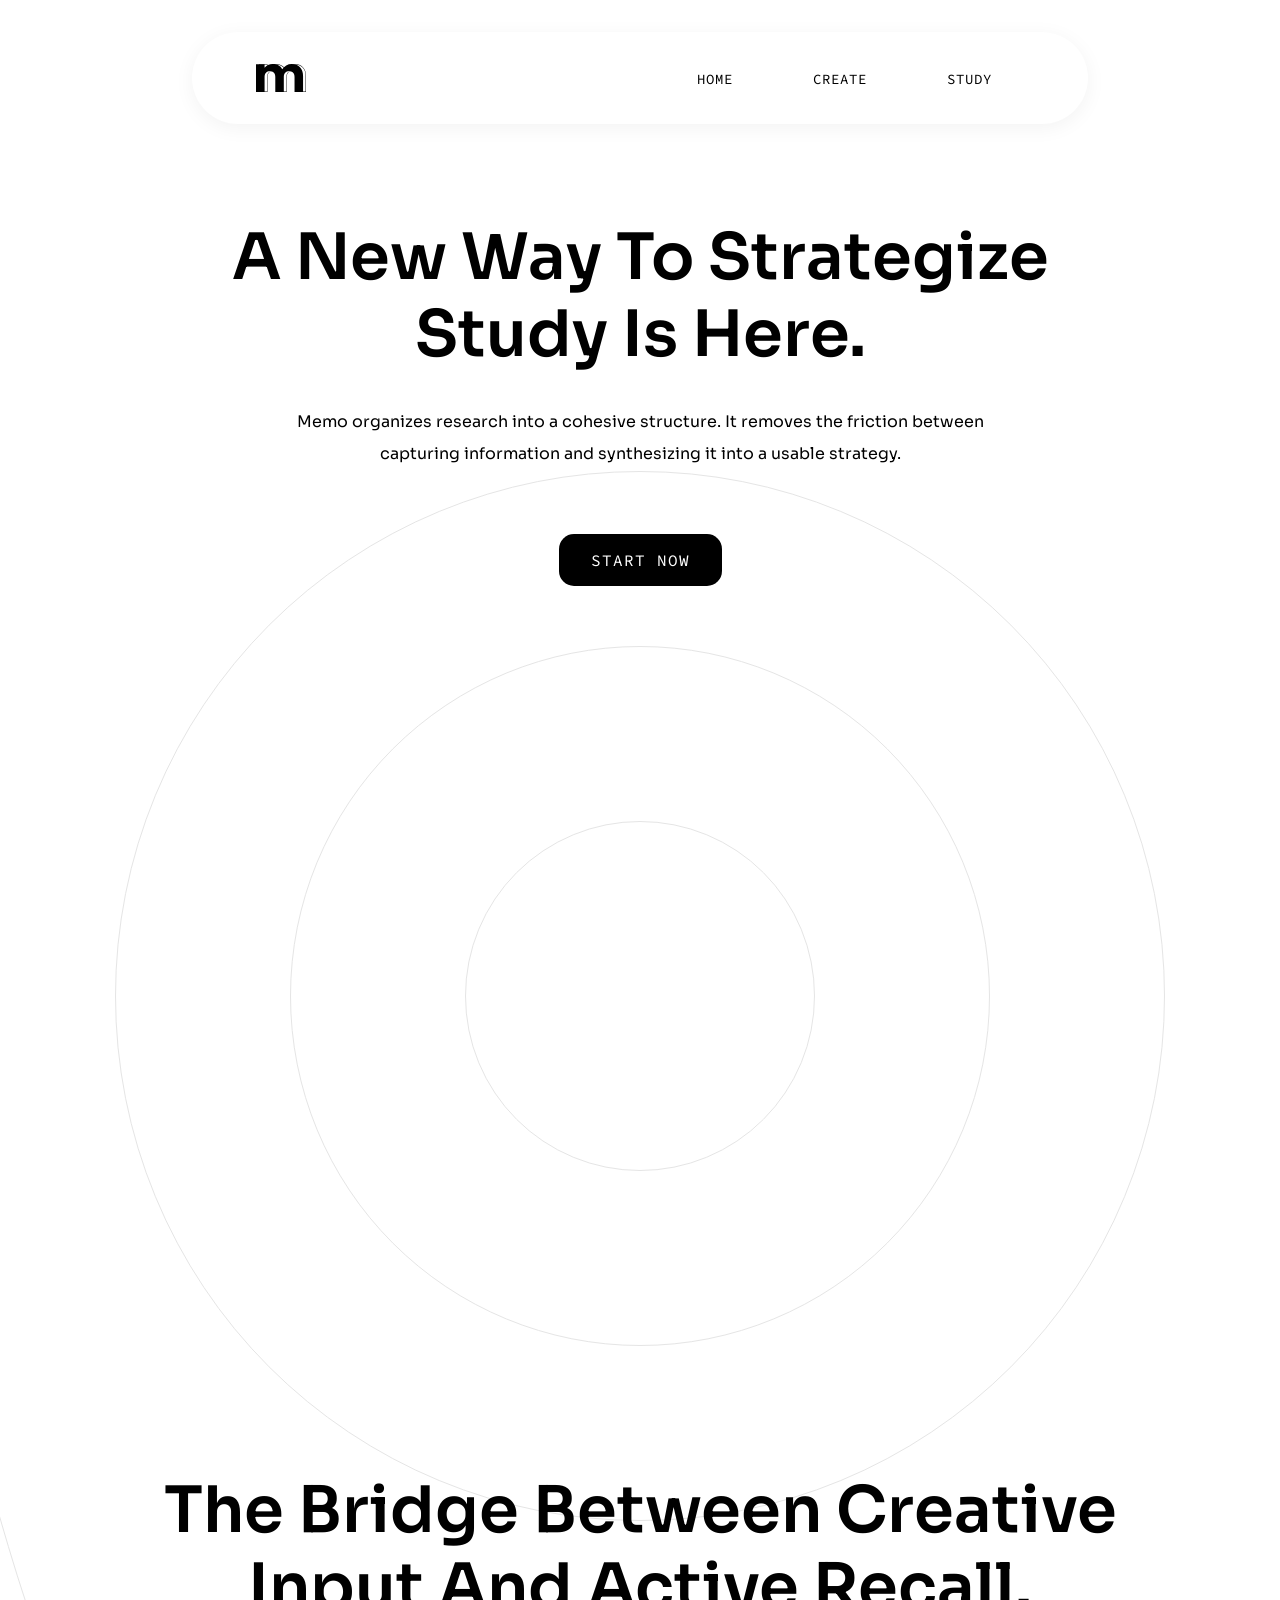
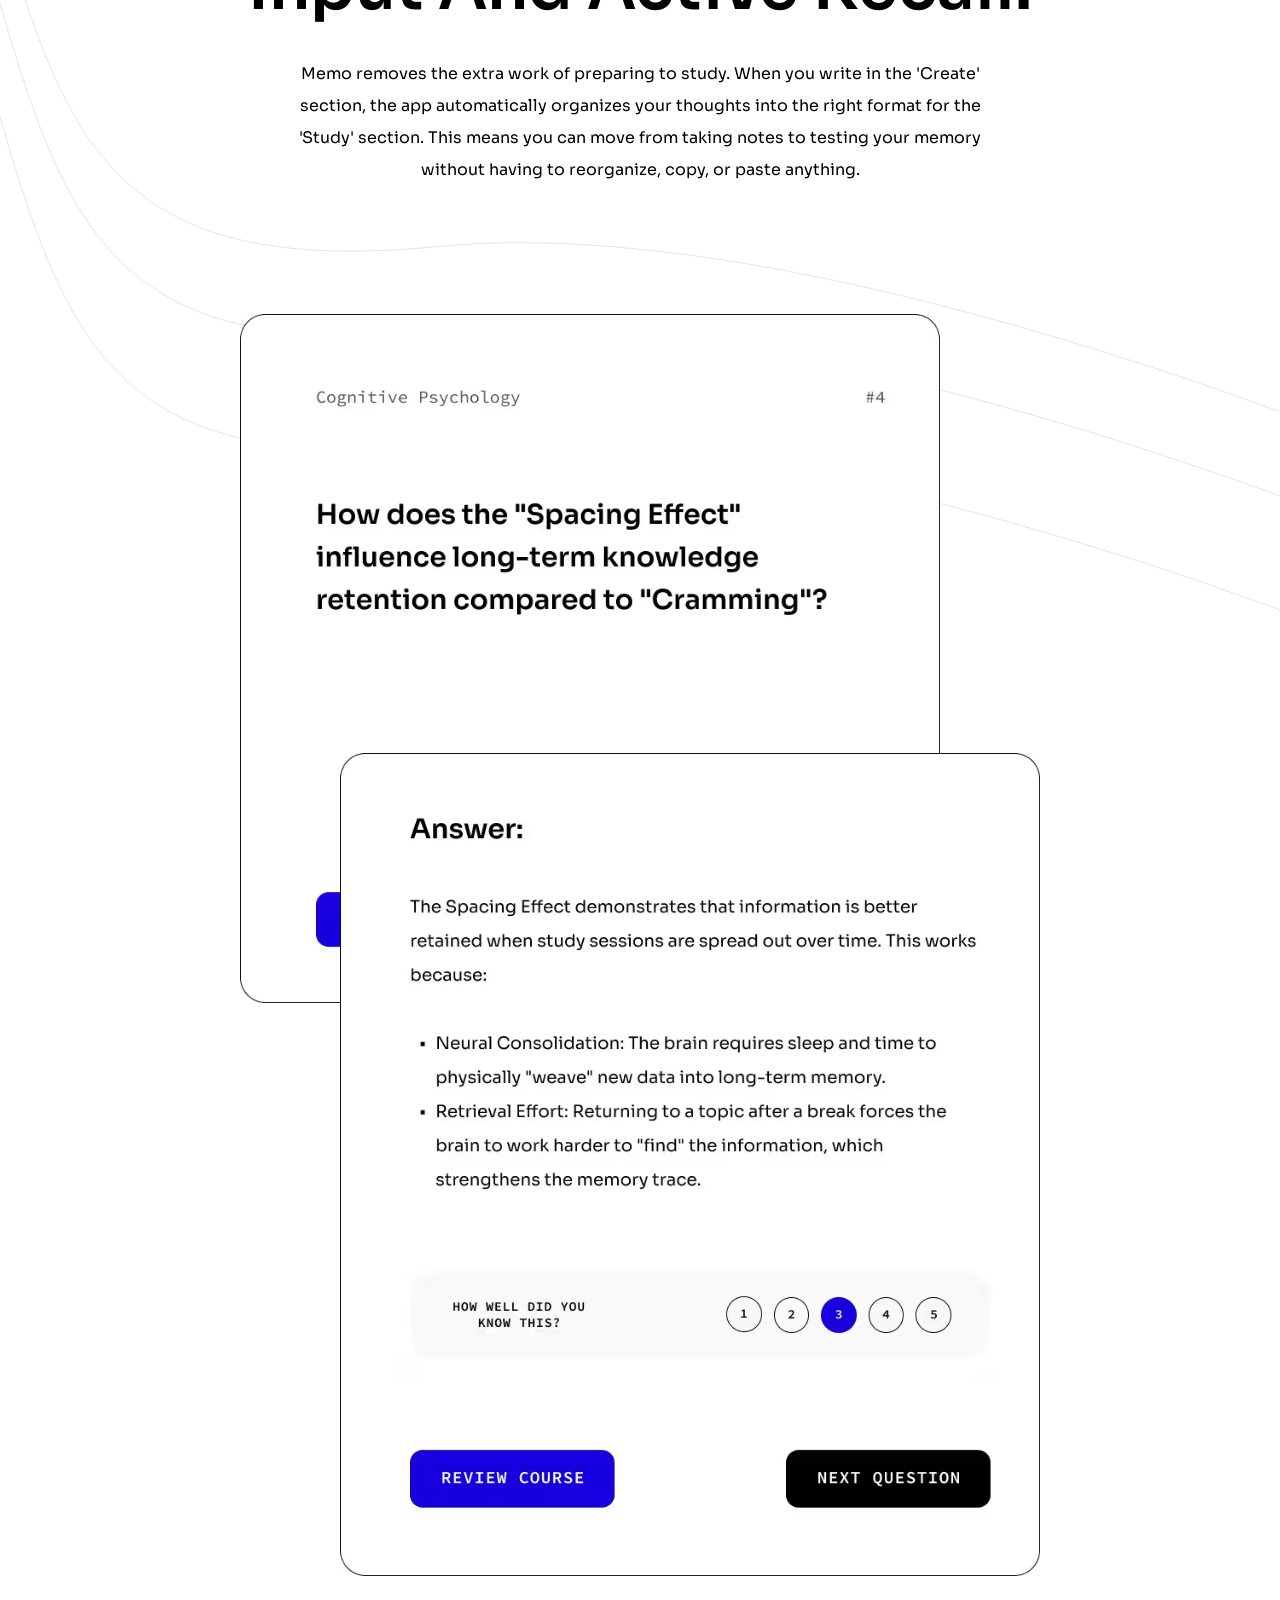
==== project/index.html @ a991921a "how it works section complete" ====
<!DOCTYPE html>
<html lang="en">
<head>
    <meta charset="UTF-8">
    <meta name="viewport" content="width=device-width, initial-scale=1.0">

    <link rel="stylesheet" href="styles/bass.css">

    <link rel="preconnect" href="https://fonts.googleapis.com">
    <link rel="preconnect" href="https://fonts.gstatic.com" crossorigin>
    <link href="https://fonts.googleapis.com/css2?family=Sora:wght@100..800&family=Source+Code+Pro:ital,wght@0,200..900;1,200..900&display=swap" rel="stylesheet">

    <title>Memo — Your Personal Study Tool</title>
</head>
<body>
    <header>
        <nav>
            <a href="index.html" id="logo"><img src="images/logo.svg" alt="Memo"></a>
            <button id="menu-toggle" aria-expanded="false" aria-controls="nav-list" aria-label="Open Menu">
                <img src="images/menu.svg" alt="Menu">
            </button>
            <ul id="menu-list">
                <li><a href="#">Home</a></li>
                <li><a href="#">Create</a></li>
                <li><a href="#">Study</a></li>
            </ul>
        </nav>
    </header>
    <main>
        <section id="hero">
            <div class="hero-text flex-center flex-column flex-gap">
                <h1>A new way to strategize study is here.</h1>
                <p>Memo organizes research into a cohesive structure. It removes the friction between capturing information and synthesizing it into a usable strategy.</p>
                <a href="#" class="button">Start Now</a>
            </div>
            <div class="hero-visual-anchor">
                <picture>
                    <source srcset="images/hero-desktop.avif" media="(min-width: 1000px)">
                    <img src="images/hero-mobile.avif" alt="Memo Concept Illustration" class="hero-img">
                </picture>
                
                <div class="circle large"></div>
                <div class="circle medium"></div>
                <div class="circle small"></div>
            </div>
        </section>
        <section id="how">
            <div class="how-text flex-gap flex-center flex-column">
                <h2>The Bridge Between Creative Input and Active Recall.</h2>
                <p>Memo removes the extra work of preparing to study. When you write in the 'Create' section, the app automatically organizes your thoughts into the right format for the 'Study' section. This means you can move from taking notes to testing your memory without having to reorganize, copy, or paste anything.</p>
            </div>
            <div class="how-visual">
                <div class="card-stack">
                    <img src="images/question-card.avif" alt="Question card example">
                    <img src="images/answer-card.avif" alt="Answer card example">
                </div>
            </div>
            <img src="images/bg-curves-1.svg" alt="Background Decoration Curves" class="curves absolute-center">
        </section>
    </main>
    <footer></footer>
</body>
</html>
---- project/styles/bass.css ----
:root {
    /* COLOR PALETTE */
    --light: #ffffff;
    --dark: #000000;
    --accent: #1600e0;
    --accent-soft: hsla(246, 100%, 44%, 0.1);
    --grey-light: #E5E5E5;
    --grey-medium: #8d8d8d;

    /* TYPOGRAPHY */
    --font-primary: "Sora", sans-serif;
    --font-secondary: "Source Code Pro", monospace;
    
    --fs-base: 1rem;       /* 16px */
    --fs-small: 0.625rem;  /* 10px - Footer */
    --fs-button: 1.25rem;  /* 20px - Buttons */
    --fs-sub: 2rem;        /* 32px - Sub Headings */
    --fs-heading: 2.5rem; /* 40px - Main Headings */
    
    --lh-base: 2;    
    --lh-tight: 1.2;

    --lsp: 1px;

    /* SPACING & SIZING */
    --space-xs: 0.5rem;
    --space-sm: 1rem;
    --space-md: 2rem;
    --space-lg: 4rem;

    /* UI ELEMENTS */
    --btn-radius: 15px;
    --radius: 30px;
    --shadow: 0 4px 20px rgba(0, 0, 0, 0.05);
    
    --transition: 0.2s ease;
}

* {
    margin: 0;
    padding: 0;
    box-sizing: border-box;
    font-family: var(--font-primary);
}

header {
    padding: var(--space-lg);
    text-align: center;
    overflow-x: hidden;
}

section {
    padding: var(--space-lg);
    text-align: center;
    overflow: hidden;
}

h1, h2 {
    text-transform: capitalize;
    font-size: var(--fs-heading);
    font-weight: 600;
    line-height: var(--lh-tight);
}

p {
    line-height: var(--lh-base);
}

.flex-gap {
    display: flex;
    gap: var(--space-md);
}

.flex-center {
    display: flex;
    justify-content: center;
    align-items: center;
}

.flex-column {
    flex-direction: column;
}

.absolute-center {
    position: absolute;
    top: 50%;
    left: 50%;
    transform: translate(-50%, -50%);
}

.button {
    padding: var(--space-sm) var(--space-md);
    border-radius: var(--btn-radius);
    text-transform: uppercase;
    font-family: var(--font-secondary);
    color: var(--light);
    background-color: var(--dark);
    text-decoration: none;
    letter-spacing: var(--lsp);
    z-index: 10;
}

header nav {
    display: flex;
    align-items: center;
    justify-content: space-between;
}

header #logo {
    display: block;
    line-height: 0;
}

header #logo img {
    width: 50px;
    height: auto;
}

header #menu-toggle {
    background: transparent;
    border: none;
    cursor: pointer;
}

header #menu-list {
    position: absolute;
    top: 50%;
    left: 50%;
    transform: translate(-50%, -50%);

    text-align: center;
    list-style-type: none;

    border-radius: var(--radius);
    box-shadow: var(--shadow);

    width: 80%;
    height: 70%;

    display: flex;
    flex-direction: column;
    align-items: center;
    justify-content: center;

    gap: var(--space-lg);

    display: none;
}

header #menu-list li a {
    font-family: var(--font-secondary);
    text-transform: uppercase;
    text-decoration: none;
    color: var(--dark);
    padding: var(--space-md);
    letter-spacing: var(--lsp);
}

header #menu-list li a:hover {
    font-weight: 700;
}

/* HERO */

#hero h1 {
    z-index: 10;
}

#hero p {
    line-height: var(--lh-base);
    z-index: 10;
}

.hero-text a {
    margin-top: var(--space-md);
}

.hero-visual-anchor {
    display: grid;
    place-items: center; 
    margin: var(--space-lg) auto;
    width: 100%;
    max-width: 500px;       
    position: relative;
    margin-top: -25%;
}

.hero-visual-anchor picture,
.circle {
    grid-area: 1 / 1; 
}

.hero-visual-anchor picture {
    z-index: 2;
}

.hero-img {
    display: block;
    width: 100%;
    height: auto;
}

.circle {
    z-index: 1;          
    border: 1px solid var(--grey-light);
    border-radius: 50%;
    aspect-ratio: 1 / 1;
}

.large  { width: 250%; }
.medium { width: 175%; }
.small  { width: 100%; }


/* HOW IT WORKS */

#how {
    position: relative;
    margin-top: -15rem;
    z-index: 20;
}

.how-visual {
    display: flex;
    justify-content: center;
    align-items: center;
    position: relative;
    width: 100%;
    padding-block: var(--space-lg);
}

.card-stack {
    display: flex;
    flex-direction: column; 
    align-items: center;  
    position: relative;
    z-index: 5;         
    padding-block: var(--space-lg);
}

.how-visual img {
    width: 300px;
    height: auto;
    position: relative;
}

.how-visual img:nth-of-type(1) {
    margin-left: -100px;  
}
.how-visual img:nth-of-type(2) {
    margin-top: -150px; 
    margin-left: 100px;  
}

.curves {
    width: 150vw; 
    max-width: none; 
    
    height: auto;
    z-index: -10;
    pointer-events: none; 
}


@media screen and (min-width: 700px) {
    :root {
        --fs-small: 0.875rem; 
        --fs-sub: 3rem;       
        --fs-heading: 4rem; 
        
    }
    
    h1, h2 {
        max-width: 20ch;
    }

    p {
        max-width: 60ch;
    }

    header {
        padding: var(--space-md) 15vw;

    }

    header nav {
        display: flex;
        align-items: center;
        justify-content: space-between;
        
        /* Move these here for the 'pill' effect */
        background: var(--light);
        padding: var(--space-md) var(--space-lg);
        border-radius: 50em;
        box-shadow: var(--shadow);
    }

    header #menu-toggle {
        display: none;
    }

    header #menu-list {
        transform: none;
        width: auto;
        height: auto;
        box-shadow: none;

        display: flex;
        flex-direction: row;

        gap: var(--space-sm);

        position: static;
    }

    header #menu-list li a {
        font-size: var(--fs-small);
    }

    #hero { 
        display: flex;
        flex-direction: column;
        align-items: center;
        justify-content: center;
    }

    .hero-visual-anchor {
        max-width: 700px;
        margin-top: -10%;
    }

    .large  { width: 150%; }
    .medium { width: 100%; }
    .small  { width: 50%; }

    /* HOW IT WORKS */

    .how-visual img {
        width: 700px;
    }

    .how-visual img:nth-of-type(2) {
        margin-top: -250px; 
    }

    .curves {
        top: 0;
    }
}
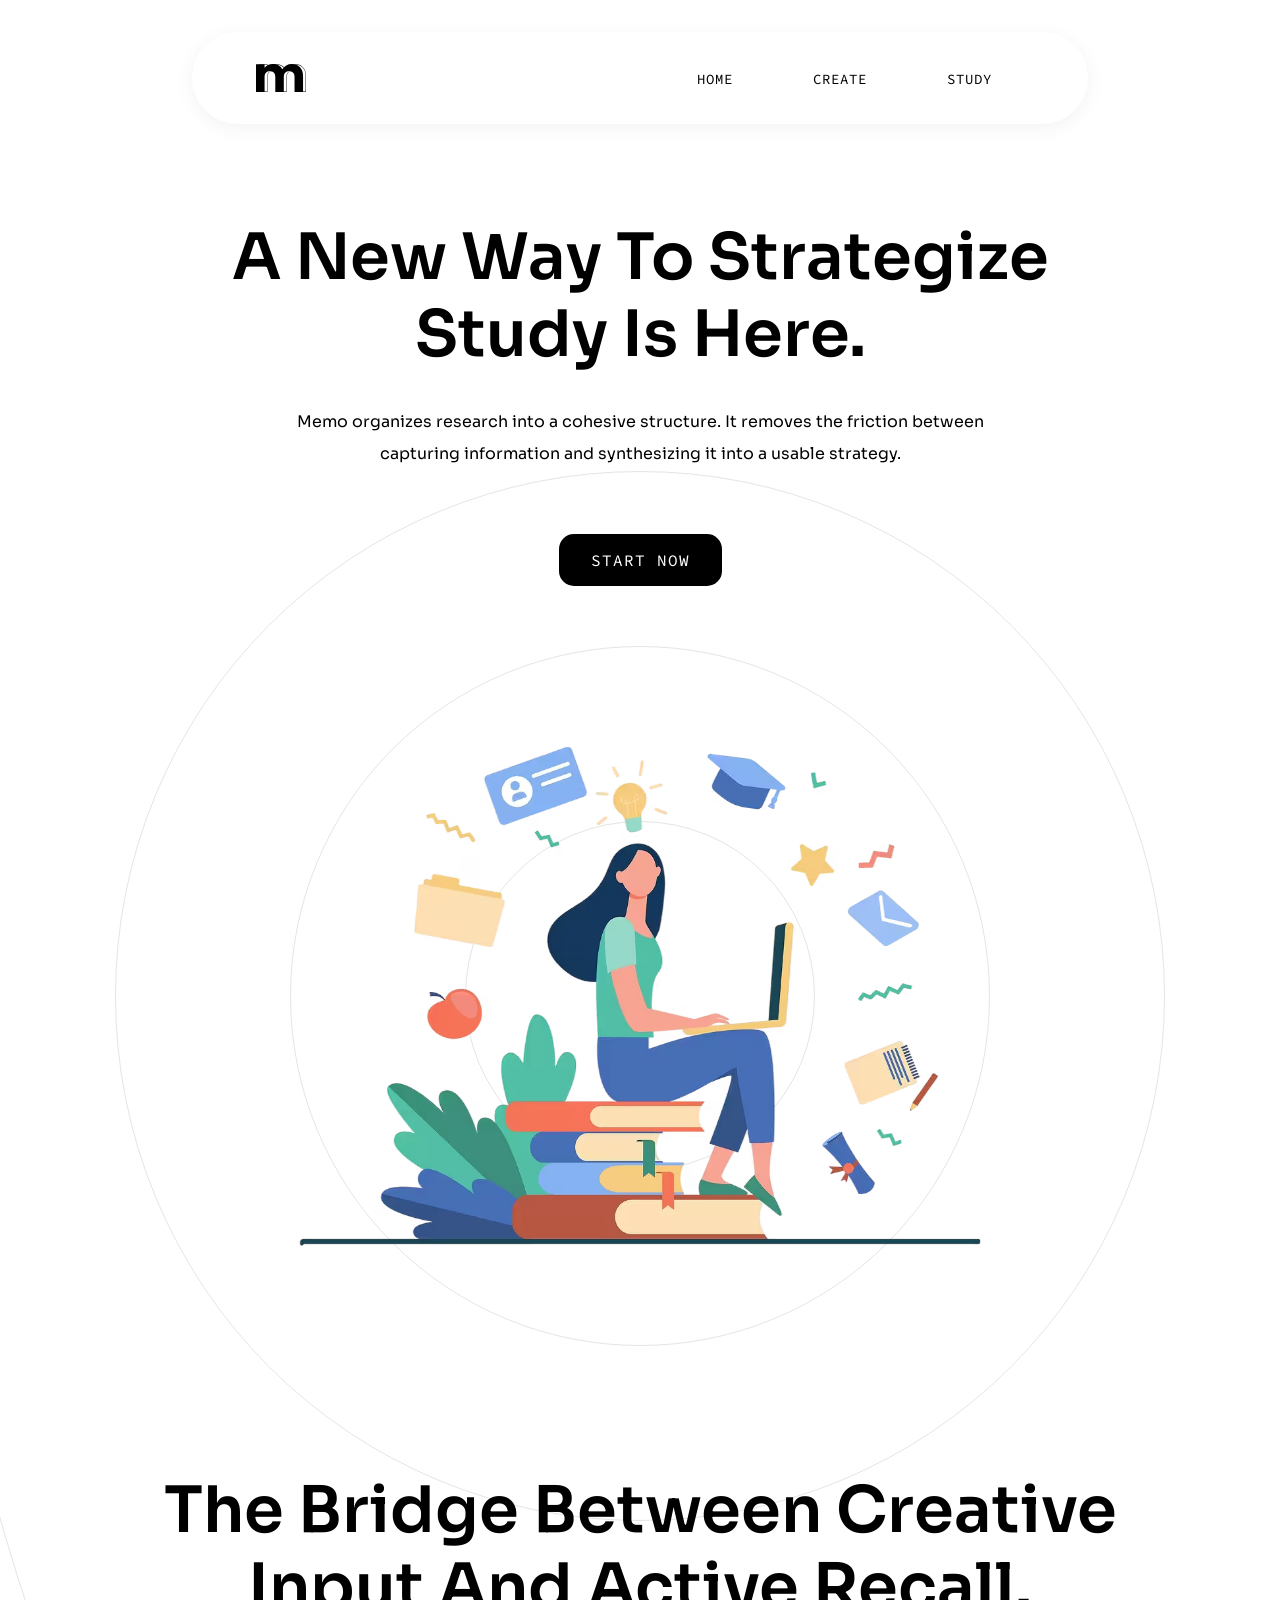
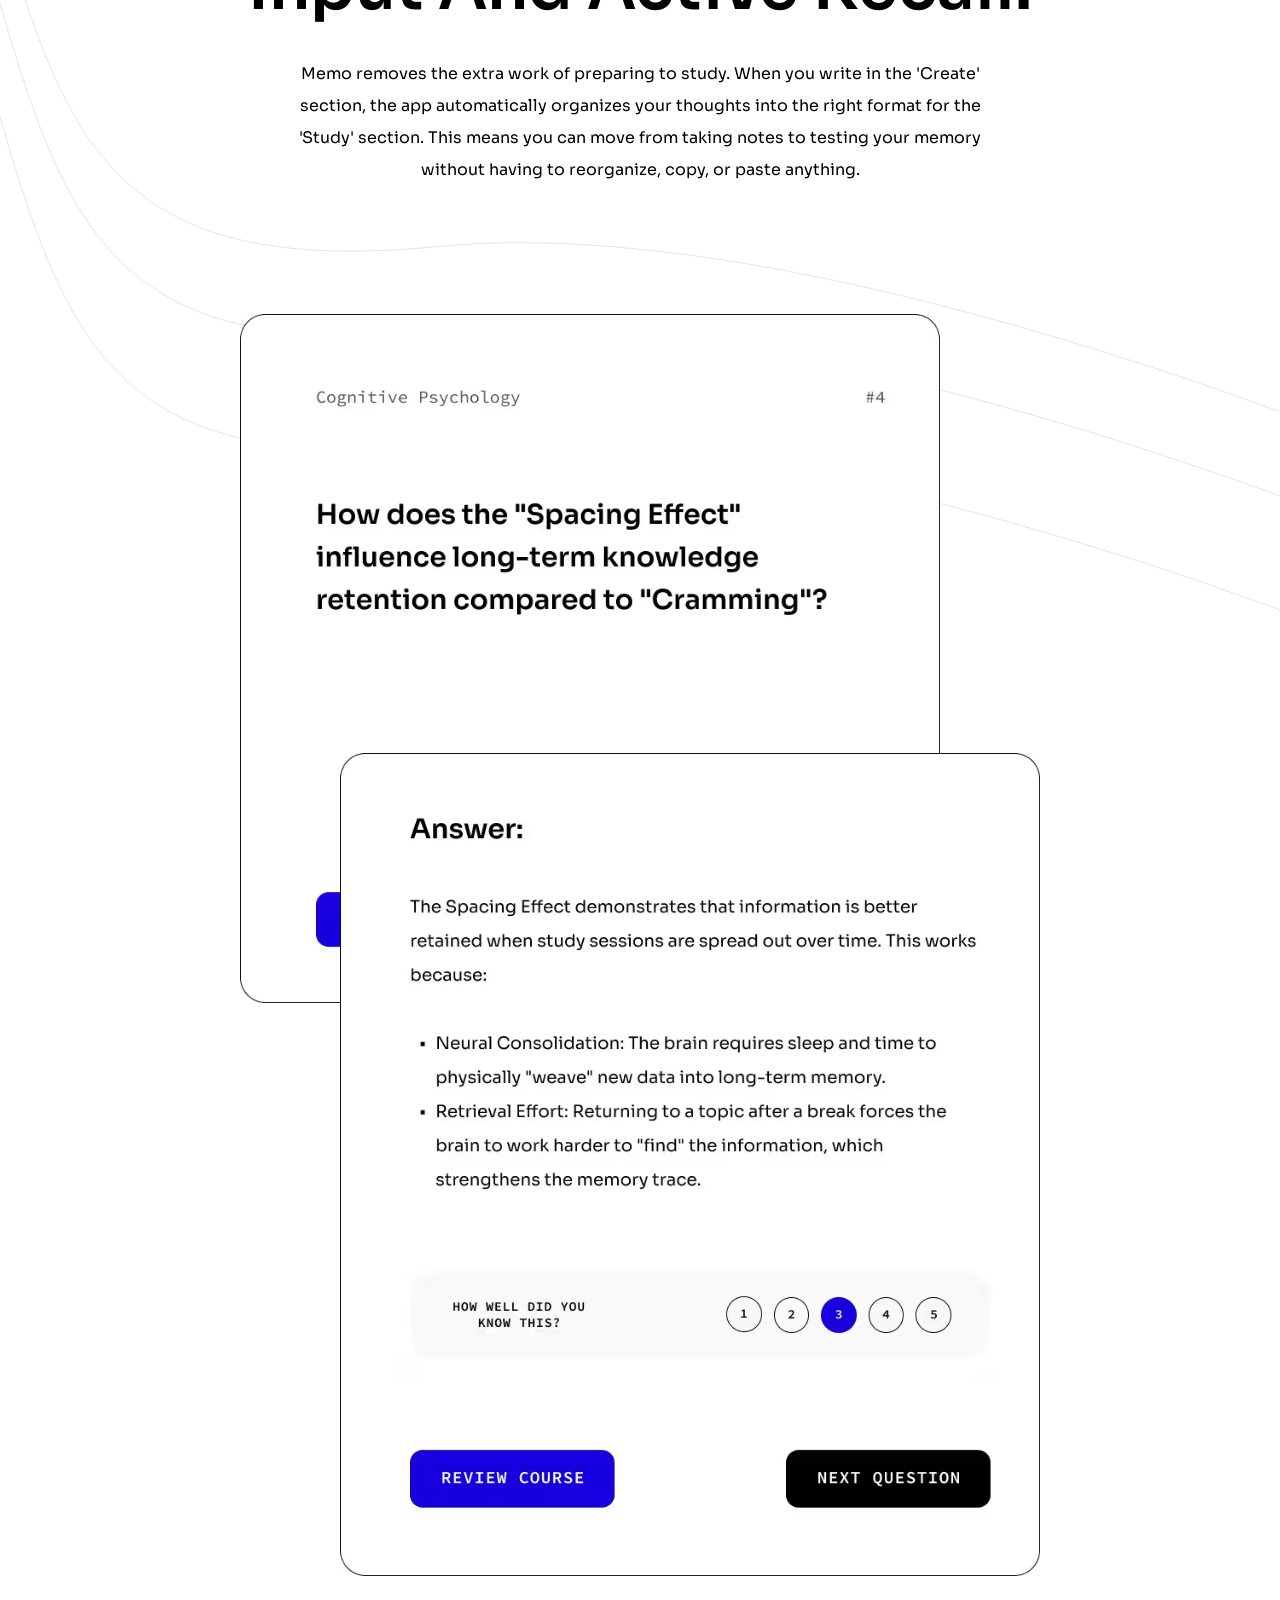
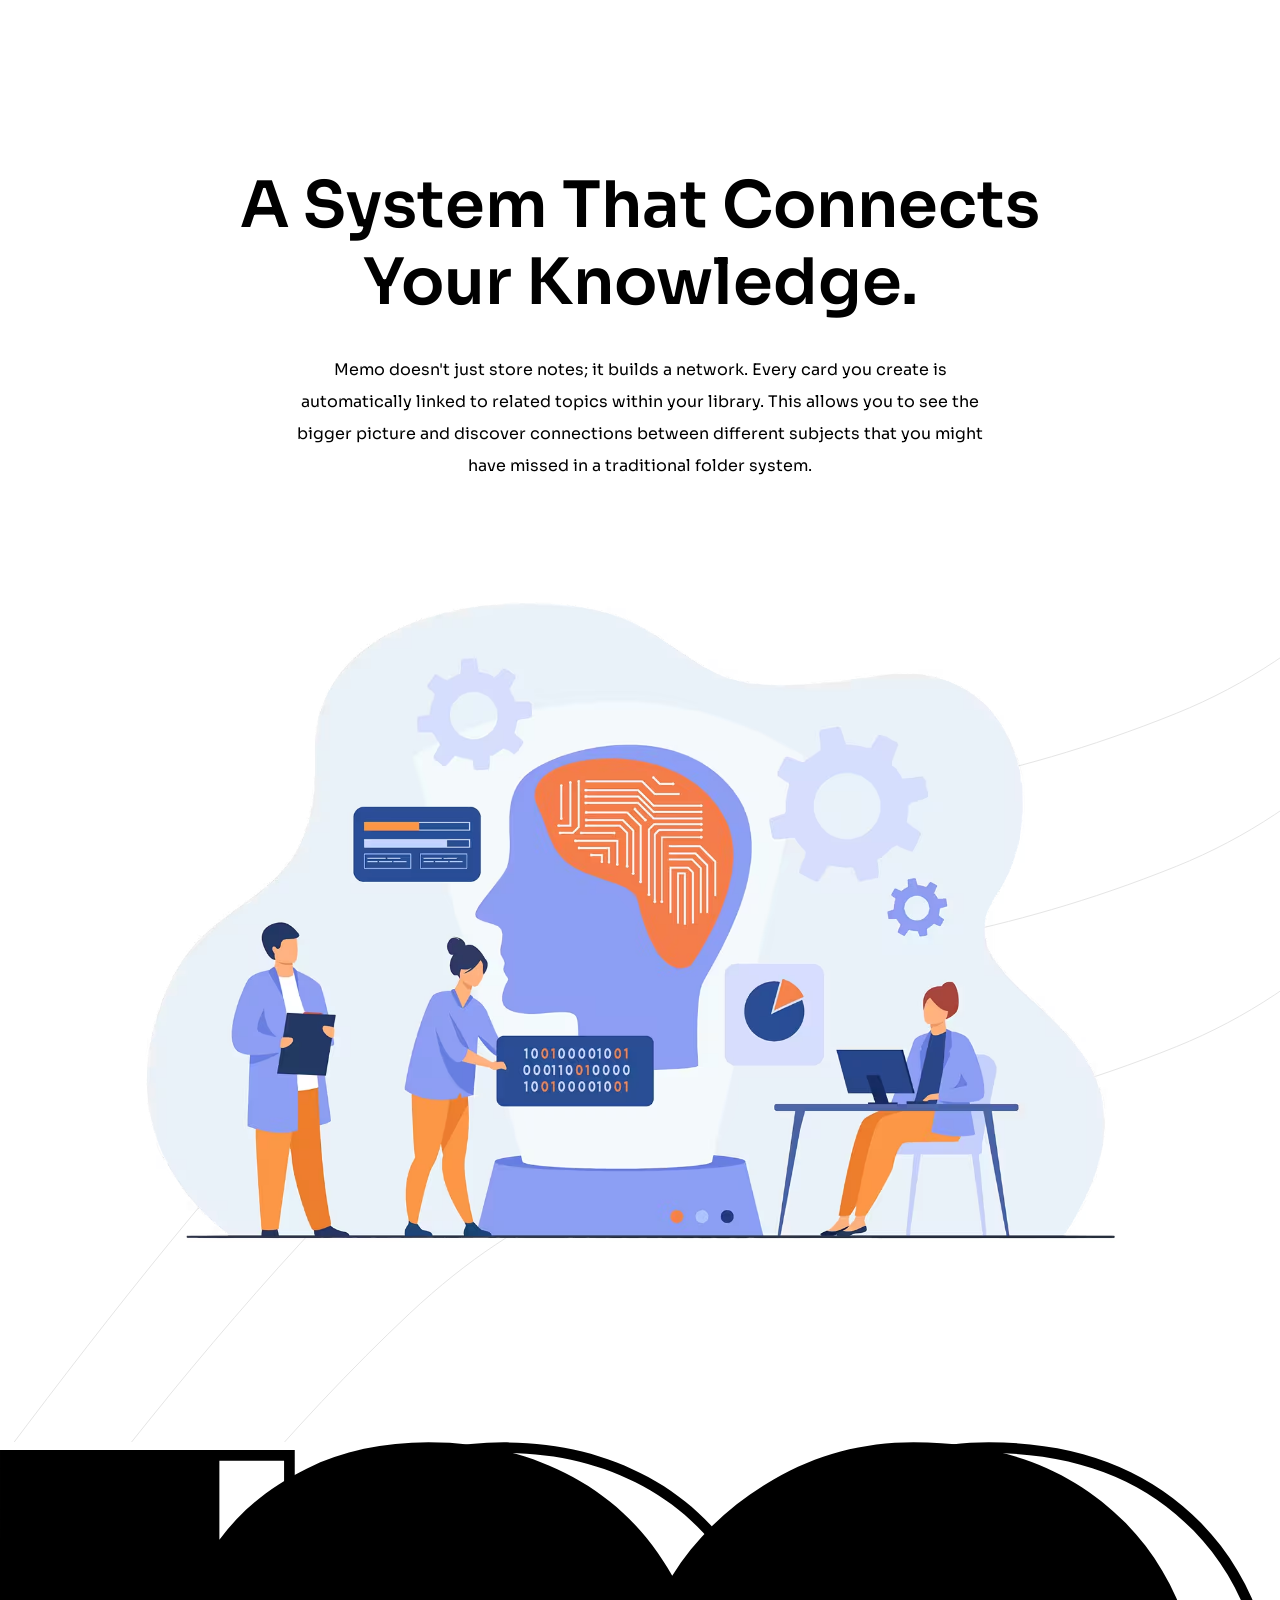
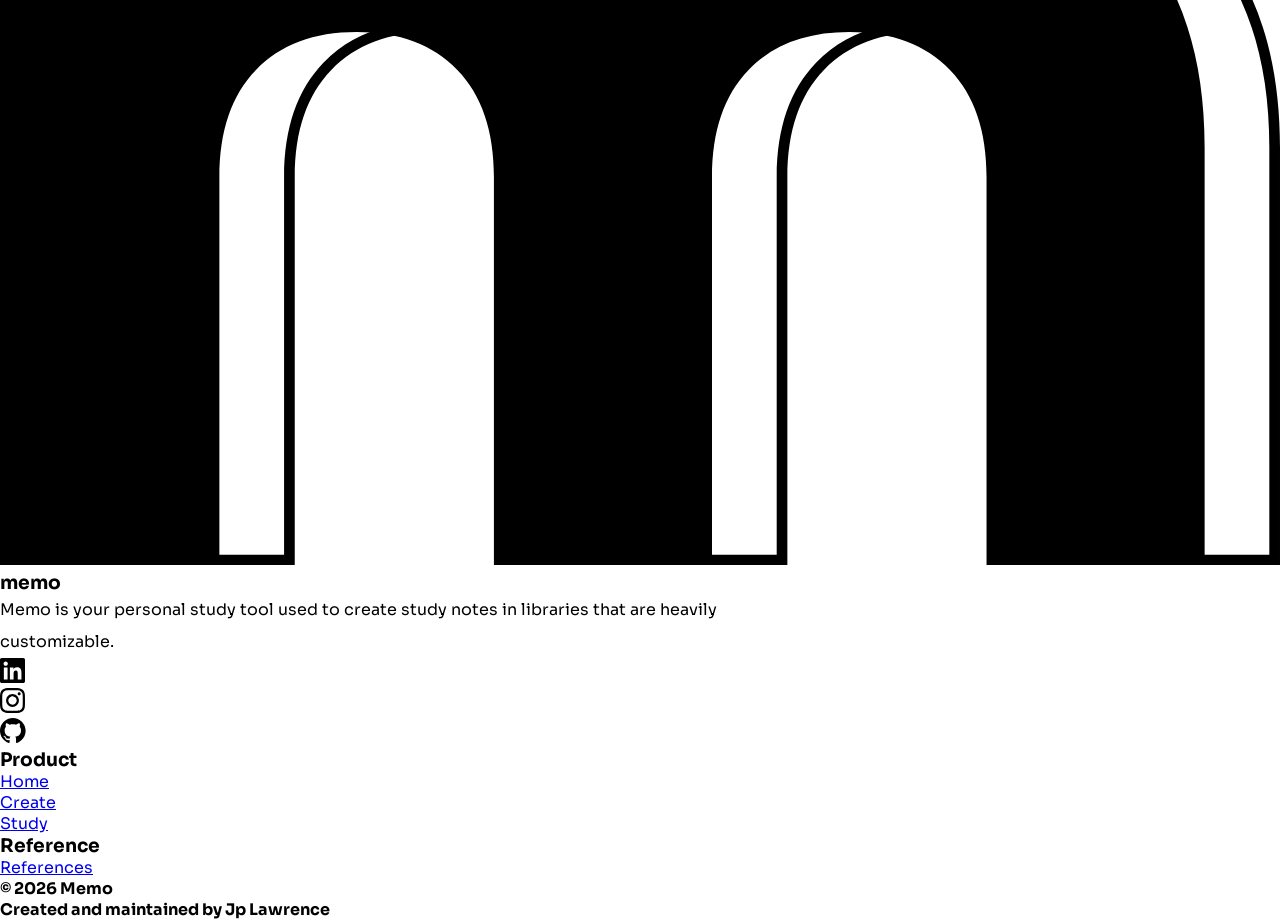
==== commit c0e24692: "added new section + footer text" ====
--- a/project/index.html
+++ b/project/index.html
@@ -57,7 +57,53 @@
             </div>
             <img src="images/bg-curves-1.svg" alt="Background Decoration Curves" class="curves absolute-center">
         </section>
+        <section id="system">
+            <div class="system-text flex-gap flex-center flex-column">
+                <h2>A System That Connects Your Knowledge.</h2>
+                <p>Memo doesn't just store notes; it builds a network. Every card you create is automatically linked to related topics within your library. This allows you to see the bigger picture and discover connections between different subjects that you might have missed in a traditional folder system.</p>
+            </div>
+            <div class="system-visual">
+                <picture>
+                    <source srcset="images/systems-desktop.avif" media="(min-width: 1000px)">
+                    <img src="images/systems-mobile.avif" alt="Memo Concept Illustration" class="hero-img">
+                </picture>
+            </div>
+            <img src="images/bg-curves-2.svg" alt="Background Decoration Curves" class="curves absolute-center">
+        </section>
     </main>
-    <footer></footer>
+    <footer>
+        <div class="memo-important-info">
+            <div class="logo">
+                <img src="images/logo.svg" alt="Memo">
+                <h3>memo</h3>
+            </div>
+            <p>Memo is your personal study tool used to create study notes in libraries that are heavily customizable.</p>
+            <nav id="socials">
+                <ul>
+                    <li><a href="#"><img src="images/linkedin.svg" alt="LinkedIn"></a></li>
+                    <li><a href="#"><img src="images/instagram.svg" alt="Instagram"></a></li>
+                    <li><a href="#"><img src="images/github.svg" alt="Github"></a></li>
+                </ul>
+            </nav>
+        </div>
+        <nav id="links">
+            <div class="product">
+                <h3>Product</h3>
+                <ul>
+                    <li><a href="index.html">Home</a></li>
+                    <li><a href="create.html">Create</a></li>
+                    <li><a href="study.html">Study</a></li>
+                </ul>
+            </div>
+            <div class="references">
+                <h3>Reference</h3>
+                <a href="siteplan.html">References</a>
+            </div>
+        </nav>
+        <div class="info">
+            <h4>&copy; 2026 Memo</h4>
+            <h4>Created and maintained by Jp Lawrence</h4>
+        </div>
+    </footer>
 </body>
 </html>
--- a/project/styles/bass.css
+++ b/project/styles/bass.css
@@ -235,7 +235,7 @@
     align-items: center;  
     position: relative;
     z-index: 5;         
-    padding-block: var(--space-lg);
+    padding-top: var(--space-lg);
 }
 
 .how-visual img {
@@ -260,6 +260,21 @@
     z-index: -10;
     pointer-events: none; 
 }
+
+/* SYSTEMS */
+
+#system {
+    position: relative;
+}
+
+#system .curves {
+    top: 80%;
+}
+
+.system-visual {
+    padding-block: var(--space-lg);
+}
+
 
 
 @media screen and (min-width: 700px) {
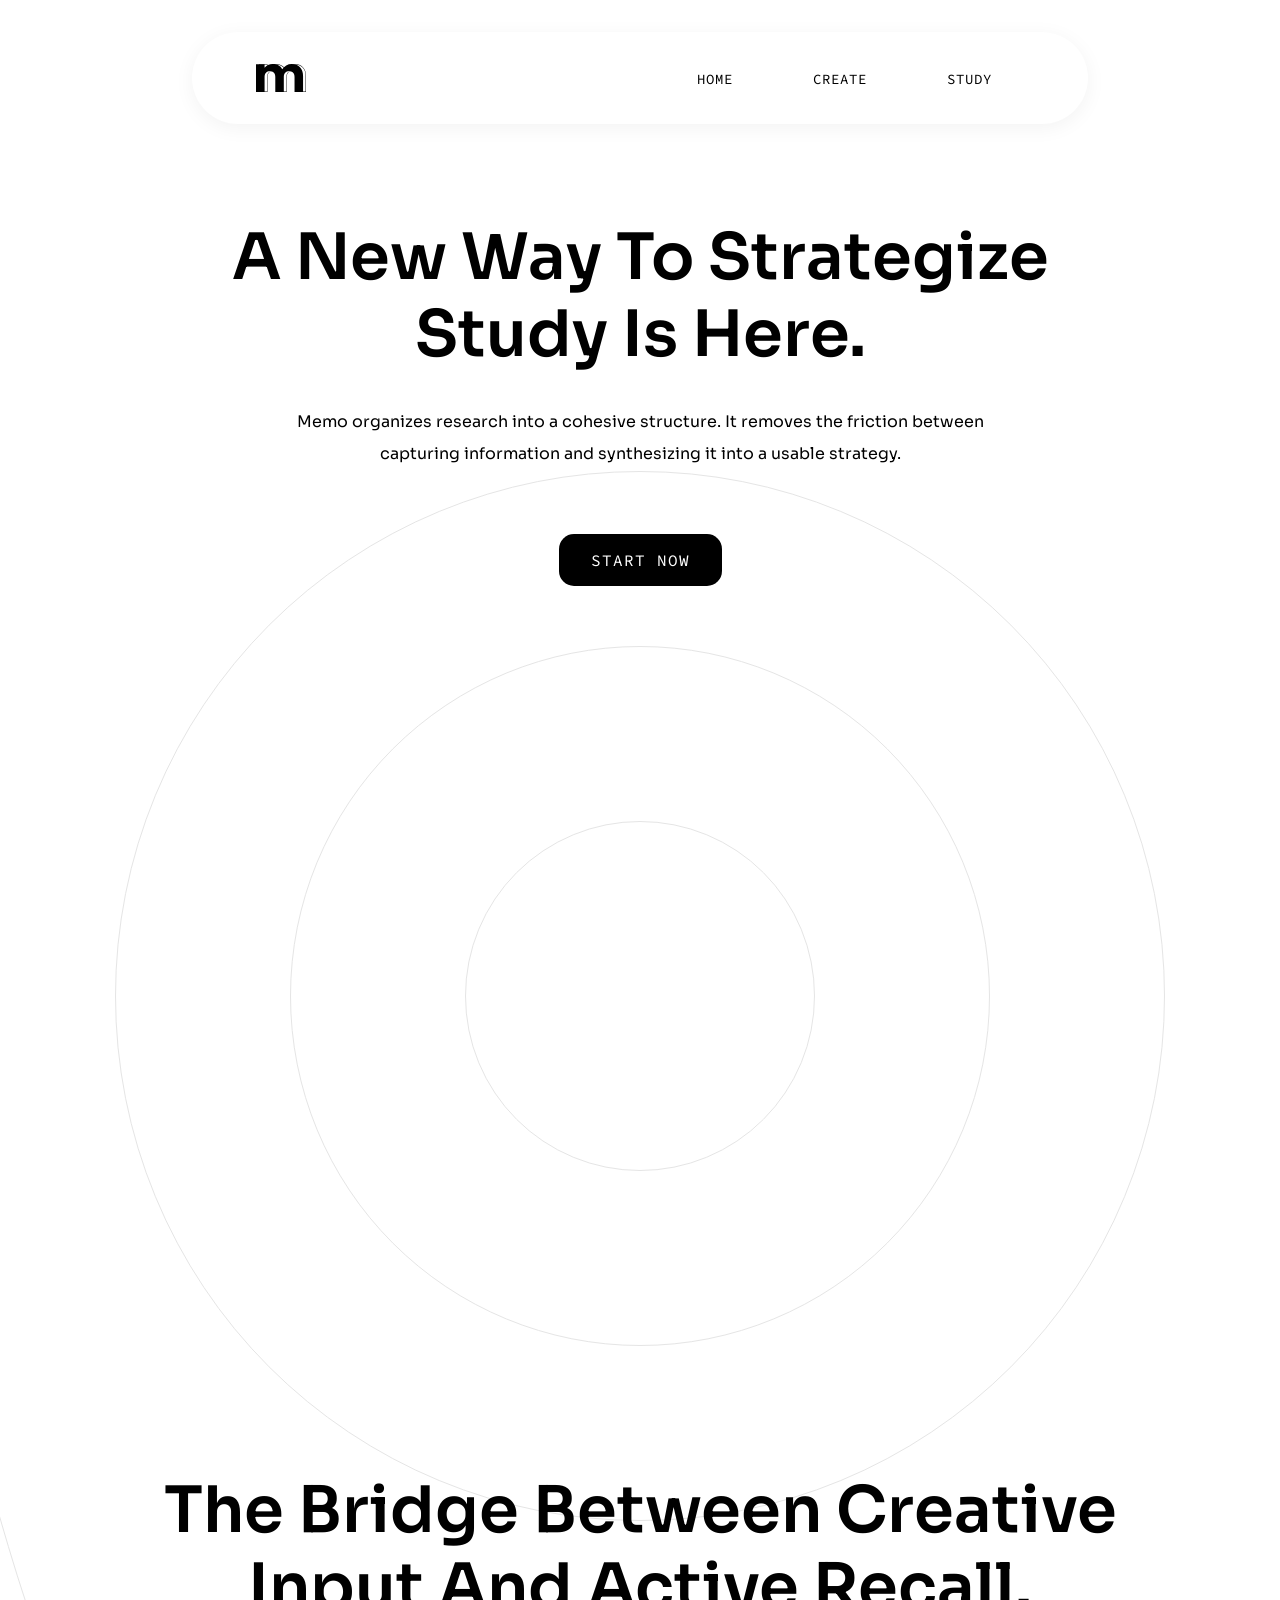
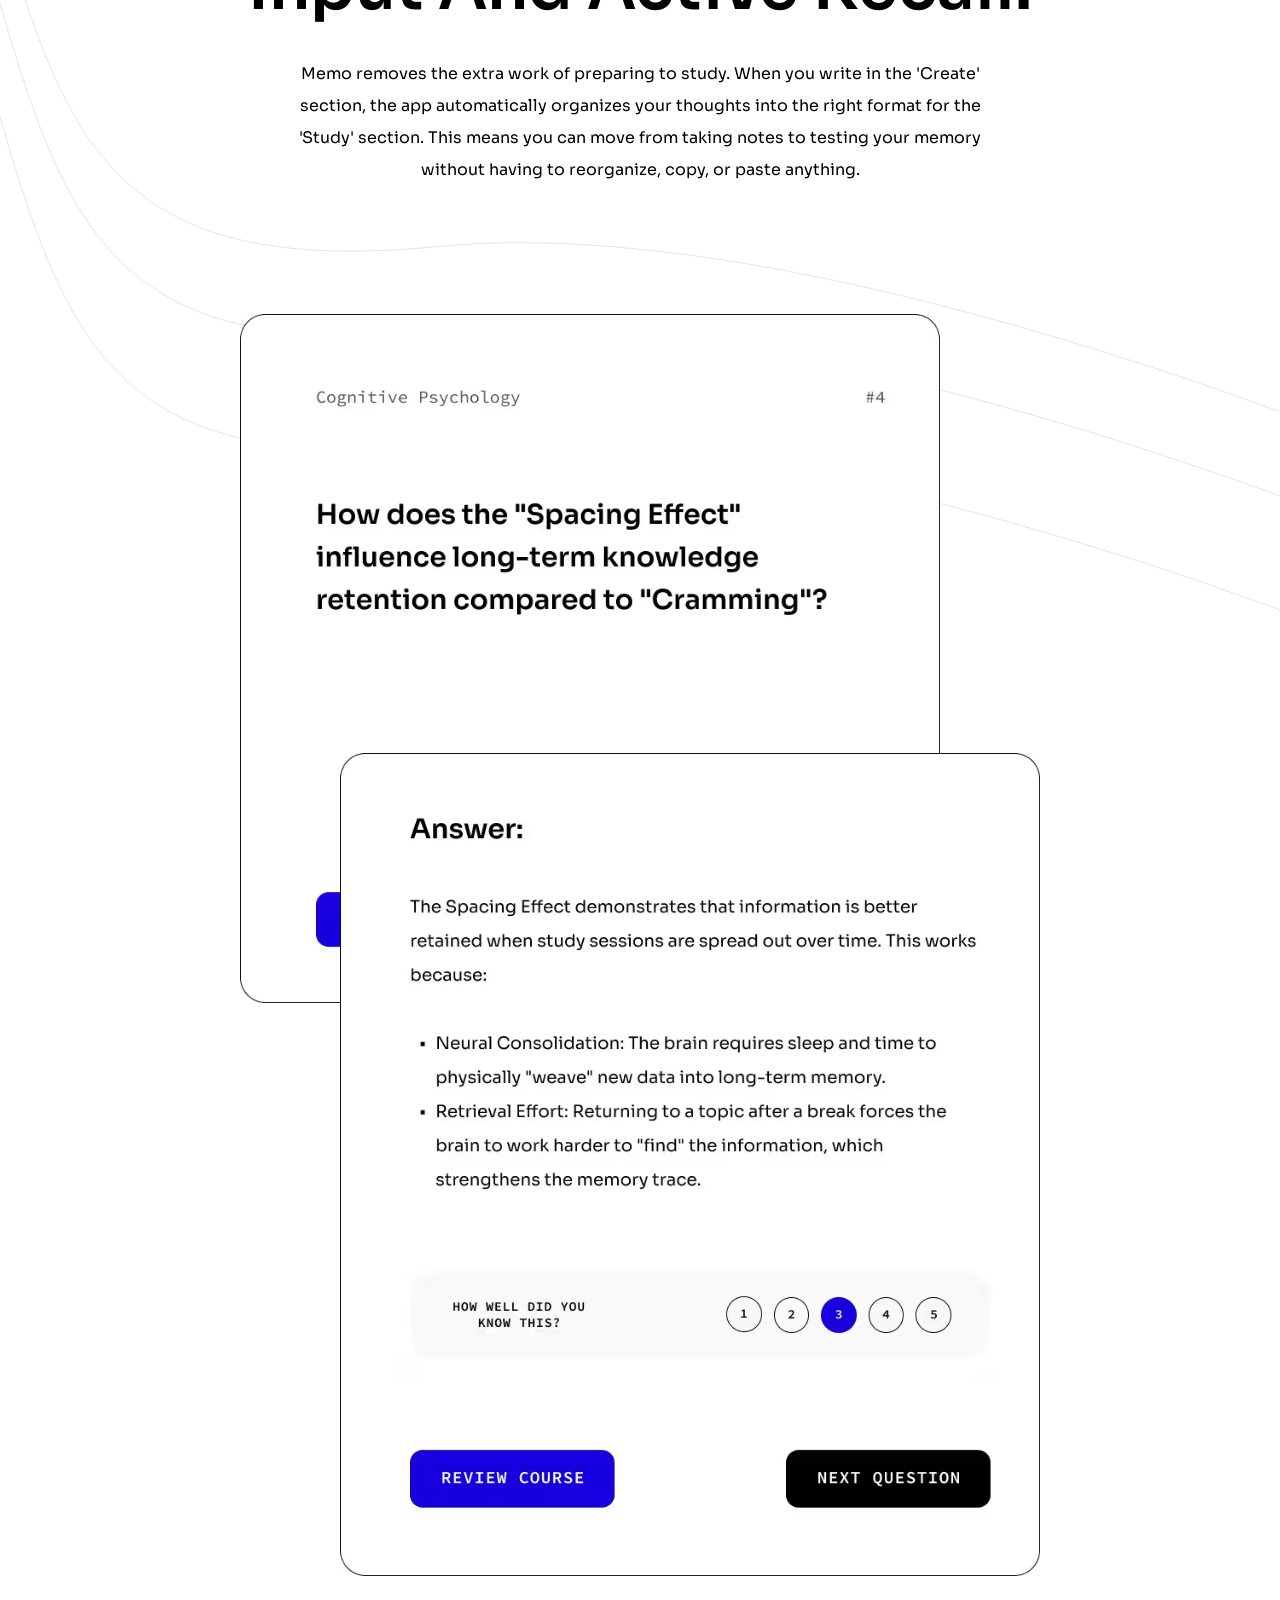
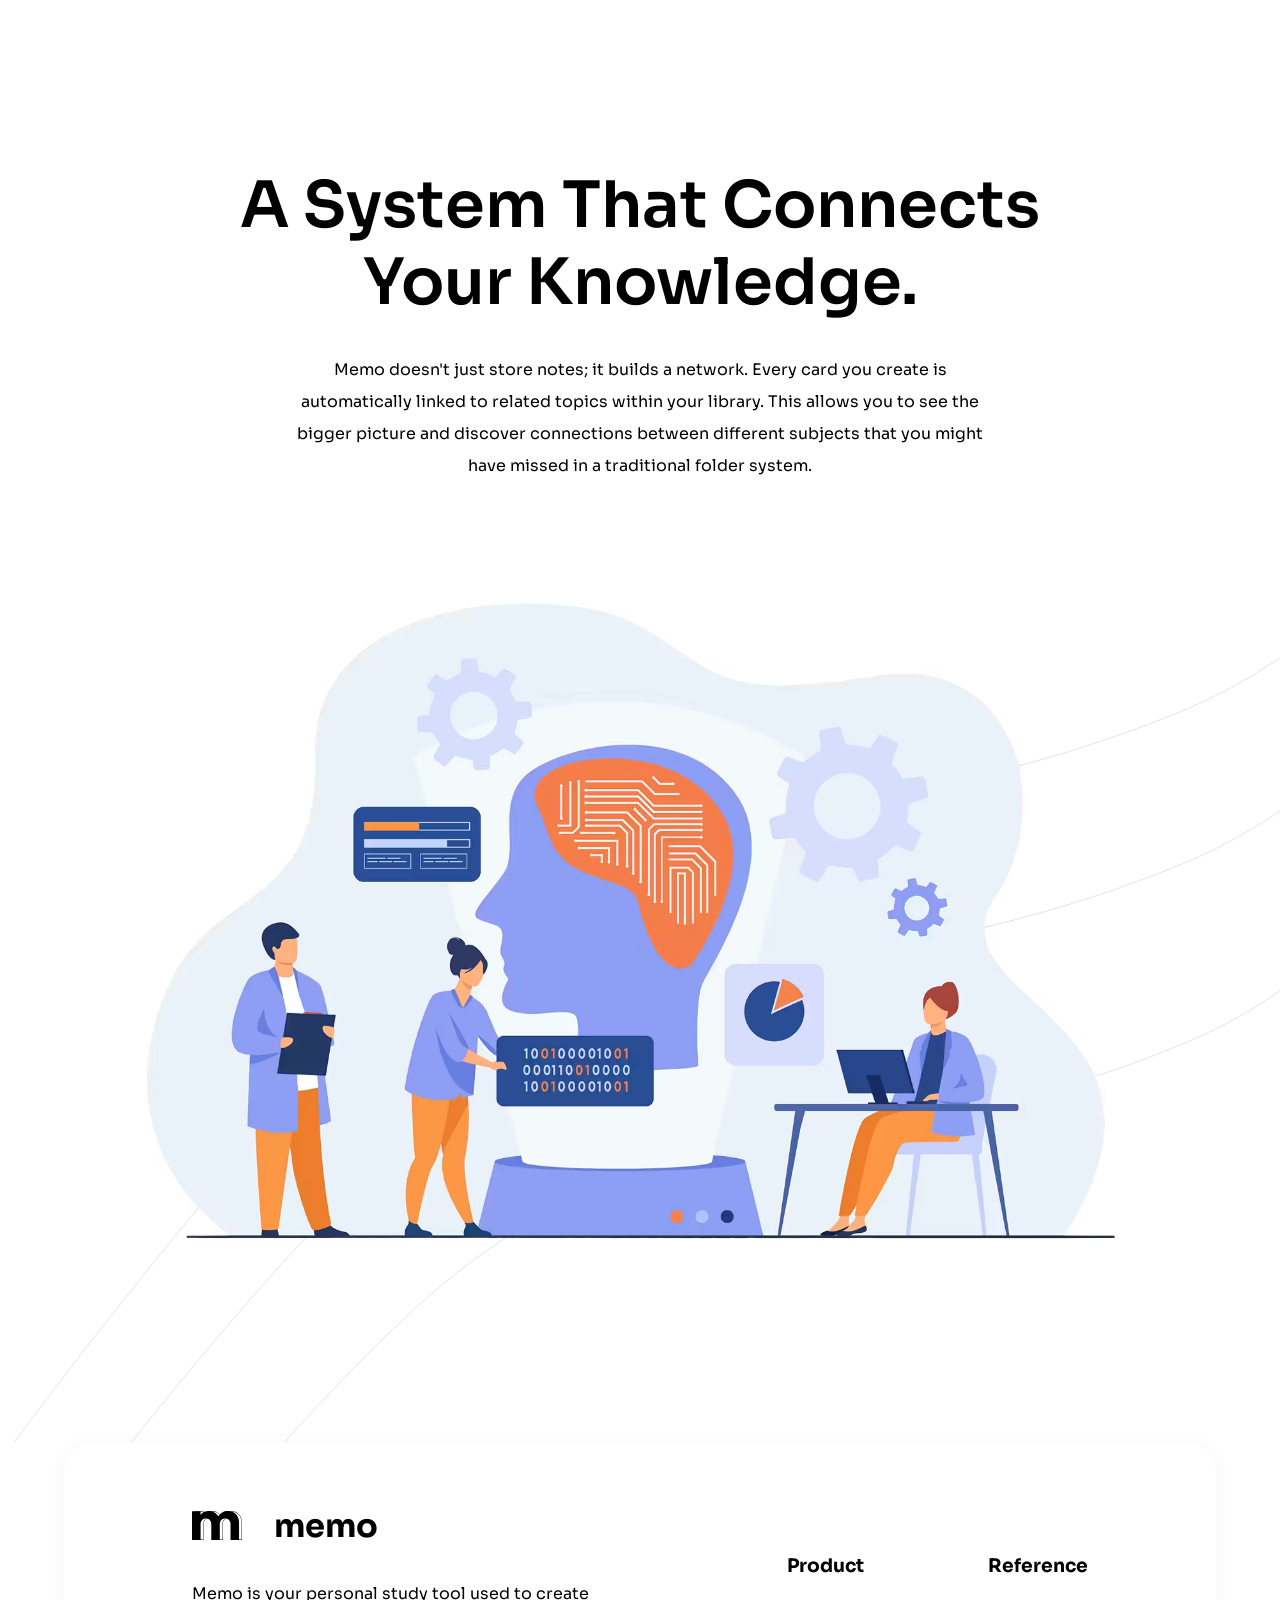
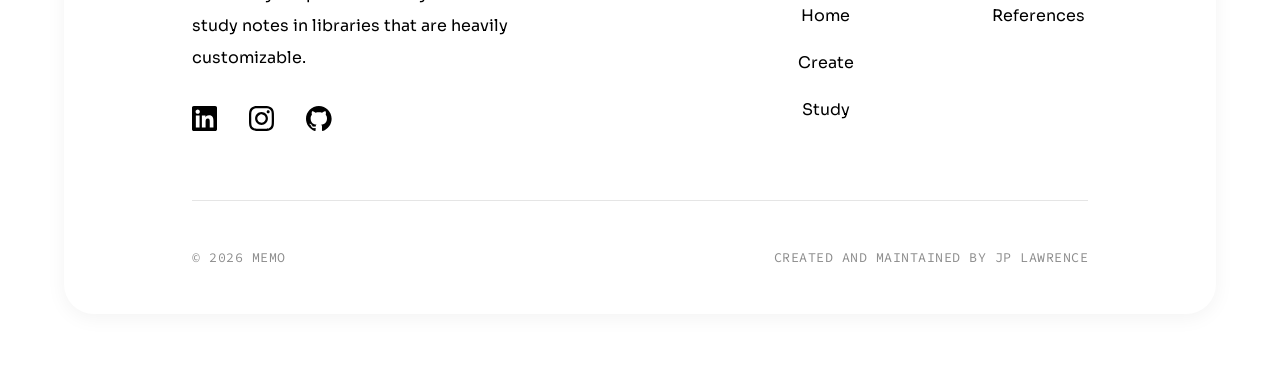
==== commit 637b41d9: "footer styles finished" ====
--- a/project/index.html
+++ b/project/index.html
@@ -72,37 +72,42 @@
         </section>
     </main>
     <footer>
-        <div class="memo-important-info">
-            <div class="logo">
-                <img src="images/logo.svg" alt="Memo">
-                <h3>memo</h3>
+        <div id="footer-content">
+            <div class="important-info">
+                <div class="logo flex-gap flex-center">
+                    <img src="images/logo.svg" alt="Memo">
+                    <strong>memo</strong>
+                </div>
+                <p>Memo is your personal study tool used to create study notes in libraries that are heavily customizable.</p>
+                <nav id="socials">
+                    <ul class="flex-center flex-gap">
+                        <li><a href="#"><img src="images/linkedin.svg" alt="LinkedIn"></a></li>
+                        <li><a href="#"><img src="images/instagram.svg" alt="Instagram"></a></li>
+                        <li><a href="#"><img src="images/github.svg" alt="Github"></a></li>
+                    </ul>
+                </nav>
             </div>
-            <p>Memo is your personal study tool used to create study notes in libraries that are heavily customizable.</p>
-            <nav id="socials">
-                <ul>
-                    <li><a href="#"><img src="images/linkedin.svg" alt="LinkedIn"></a></li>
-                    <li><a href="#"><img src="images/instagram.svg" alt="Instagram"></a></li>
-                    <li><a href="#"><img src="images/github.svg" alt="Github"></a></li>
-                </ul>
+            <nav id="links">
+                <div class="product">
+                    <h3>Product</h3>
+                    <ul>
+                        <li><a href="index.html">Home</a></li>
+                        <li><a href="create.html">Create</a></li>
+                        <li><a href="study.html">Study</a></li>
+                    </ul>
+                </div>
+                <div class="references">
+                    <h3>Reference</h3>
+                    <ul>
+                        <li><a href="siteplan.html">References</a></li>
+                    </ul>
+                </div>
             </nav>
-        </div>
-        <nav id="links">
-            <div class="product">
-                <h3>Product</h3>
-                <ul>
-                    <li><a href="index.html">Home</a></li>
-                    <li><a href="create.html">Create</a></li>
-                    <li><a href="study.html">Study</a></li>
-                </ul>
+            <hr>
+            <div class="copyright-info flex-center">
+                <small>&copy; 2026 Memo</small>
+                <small>Created and maintained by Jp Lawrence</small>
             </div>
-            <div class="references">
-                <h3>Reference</h3>
-                <a href="siteplan.html">References</a>
-            </div>
-        </nav>
-        <div class="info">
-            <h4>&copy; 2026 Memo</h4>
-            <h4>Created and maintained by Jp Lawrence</h4>
         </div>
     </footer>
 </body>
--- a/project/styles/bass.css
+++ b/project/styles/bass.css
@@ -275,6 +275,90 @@
     padding-block: var(--space-lg);
 }
 
+/* FOOTER */
+
+footer {
+    padding: 0 var(--space-lg) var(--space-lg);
+}
+
+#footer-content {
+    border-radius: var(--radius);
+    box-shadow: var(--shadow);
+    padding: var(--space-md);
+}
+
+#footer-content .important-info .logo {
+    padding-block: var(--space-md);
+}
+
+#footer-content .important-info .logo img {
+    width: 50px;
+    height: auto;
+}
+
+#footer-content .important-info .logo strong {
+    font-size: 2rem;
+}
+
+#footer-content .important-info p {
+    text-align: center;
+}
+
+#socials {
+    padding-block: var(--space-md);
+}
+
+#socials ul {
+    list-style-type: none;
+}
+
+#links {
+    padding-block: var(--space-sm);
+}
+
+#links ul {
+    list-style-type: none;
+    padding-block: var(--space-sm);
+}
+
+#links ul li {
+    padding: .7rem 2rem;
+}
+
+#links ul li a:hover {
+    font-weight: 600;
+}
+
+#links a {
+    text-decoration: none;
+    color: var(--dark);
+}
+
+#links {
+    display: grid;
+    grid-template-columns: 1fr 1fr;
+
+    text-align: center;
+}
+
+hr {
+    visibility: hidden;
+}
+
+.copyright-info {
+    padding-block: var(--space-sm);
+    gap: .5rem;
+    flex-direction: column;
+}
+
+.copyright-info small {
+    text-transform: uppercase;
+    letter-spacing: .5px;
+    color: var(--grey-medium);
+    text-align: center;
+    font-family: var(--font-secondary);
+}
+
 
 
 @media screen and (min-width: 700px) {
@@ -361,4 +445,58 @@
     .curves {
         top: 0;
     }
-}
+
+    /* FOOTER */
+
+    #footer-content {
+        display: grid;
+        grid-template-columns: 2fr 1fr 1fr;
+        padding: var(--space-md) calc(var(--space-lg)*2);
+        align-items: start;
+    }
+    
+    #footer-content .important-info .logo {
+        justify-content: start;
+    }
+
+    #footer-content .important-info p {
+        text-align: left; 
+        max-width: 35ch;  
+    }
+
+    #socials ul {
+        justify-content: start;
+    }
+
+    #links {
+        display: contents; 
+    }
+
+    #links .product, #links .references {
+        margin-top: 80px;
+        justify-self: end;
+    }
+
+    #links ul li {
+        padding: 0.8rem 0; 
+    }
+
+    hr {
+        visibility: visible;
+        grid-column: 1 / -1; 
+        border: 0;
+        border-top: 1px solid var(--grey-light);
+        margin-block: var(--space-md);
+    }
+
+    .copyright-info {
+        grid-column: 1 / -1; 
+        flex-direction: row; 
+        justify-content: space-between; 
+        align-items: center;
+    }
+
+    .copyright-info small {
+        text-align: left;
+    }
+}
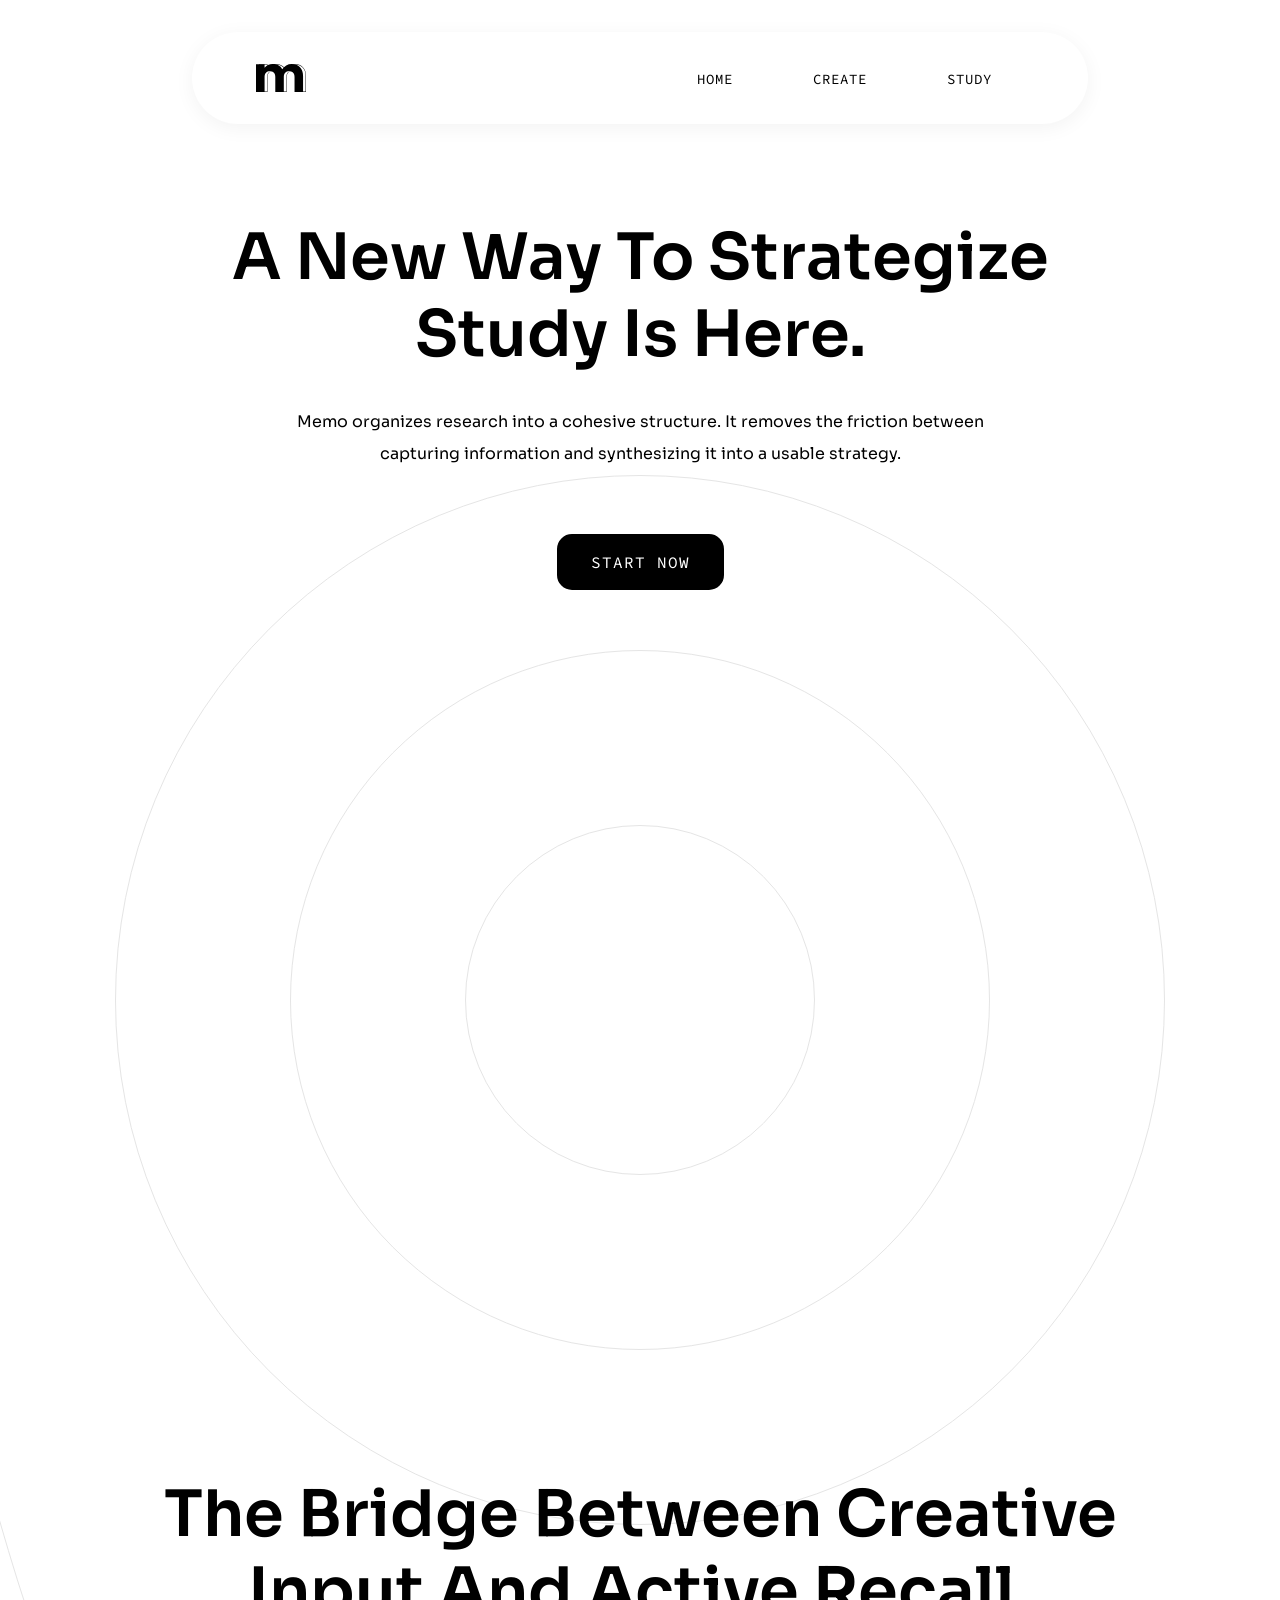
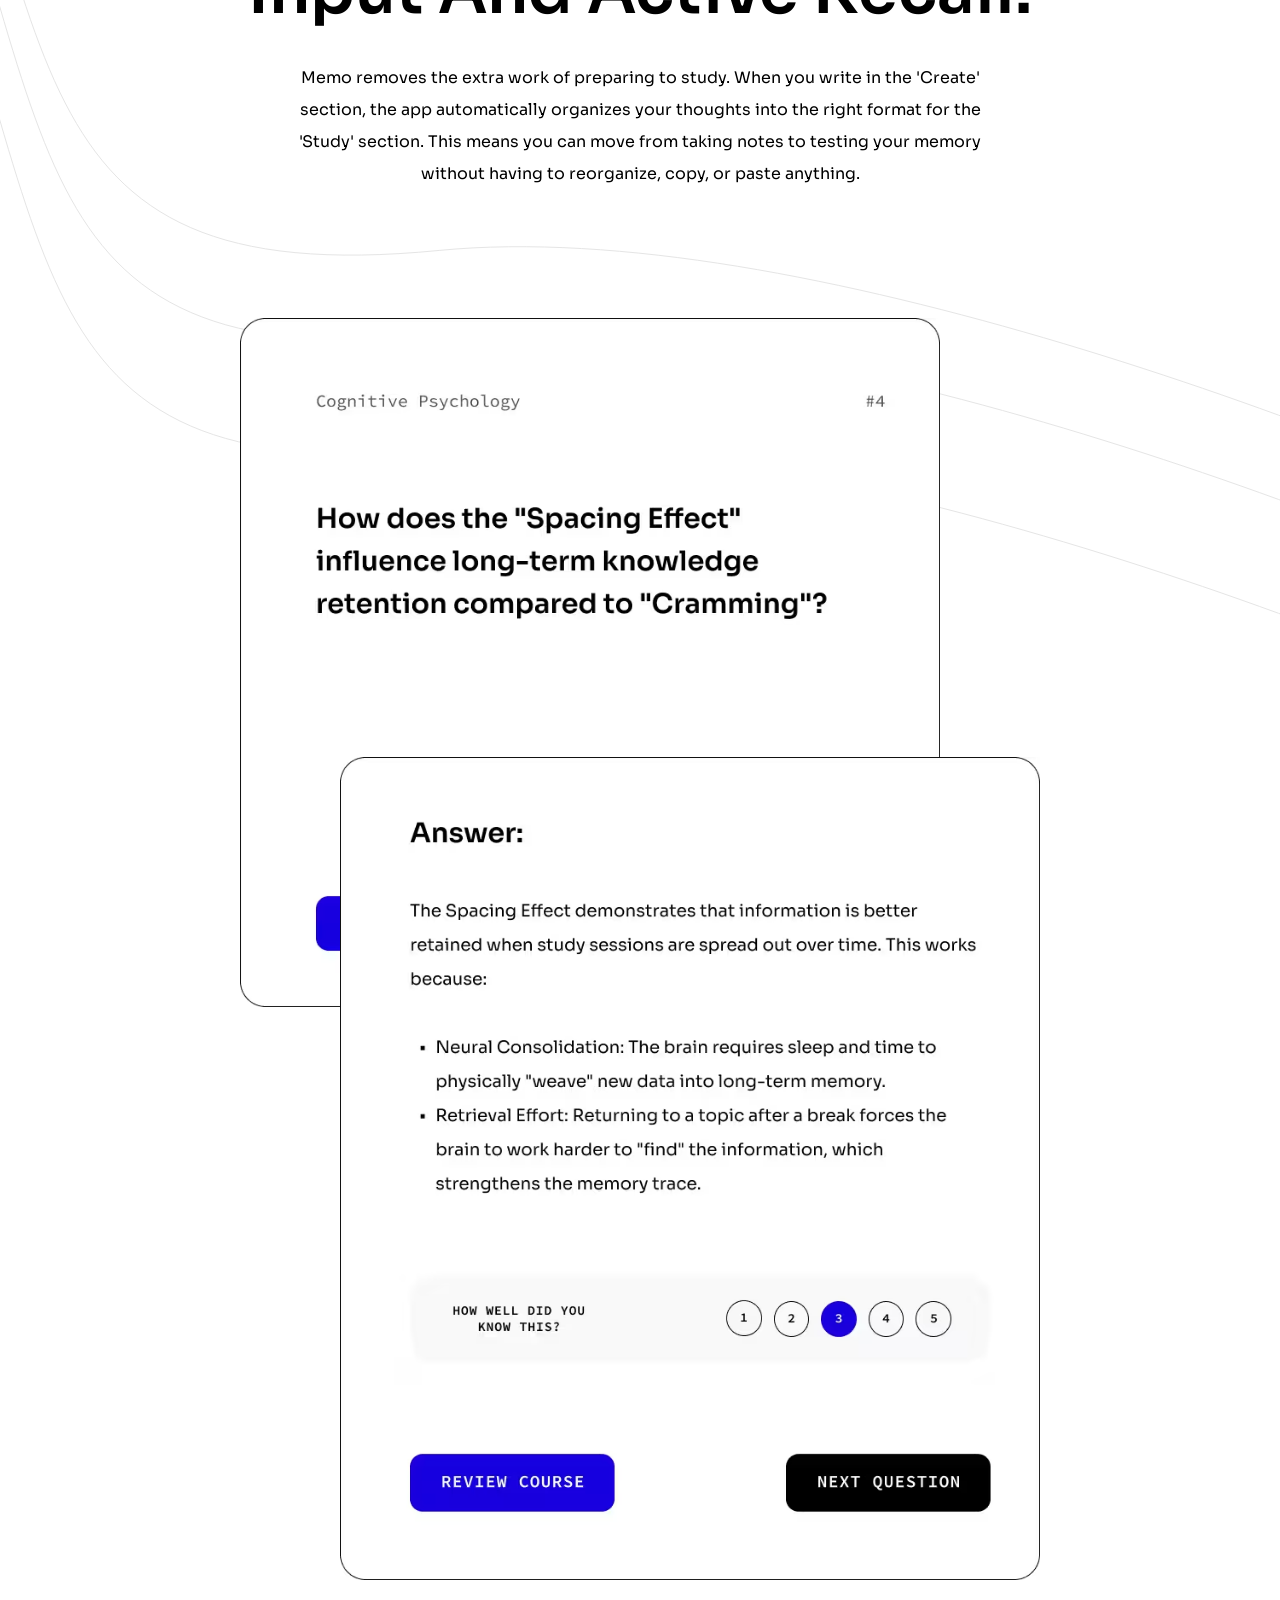
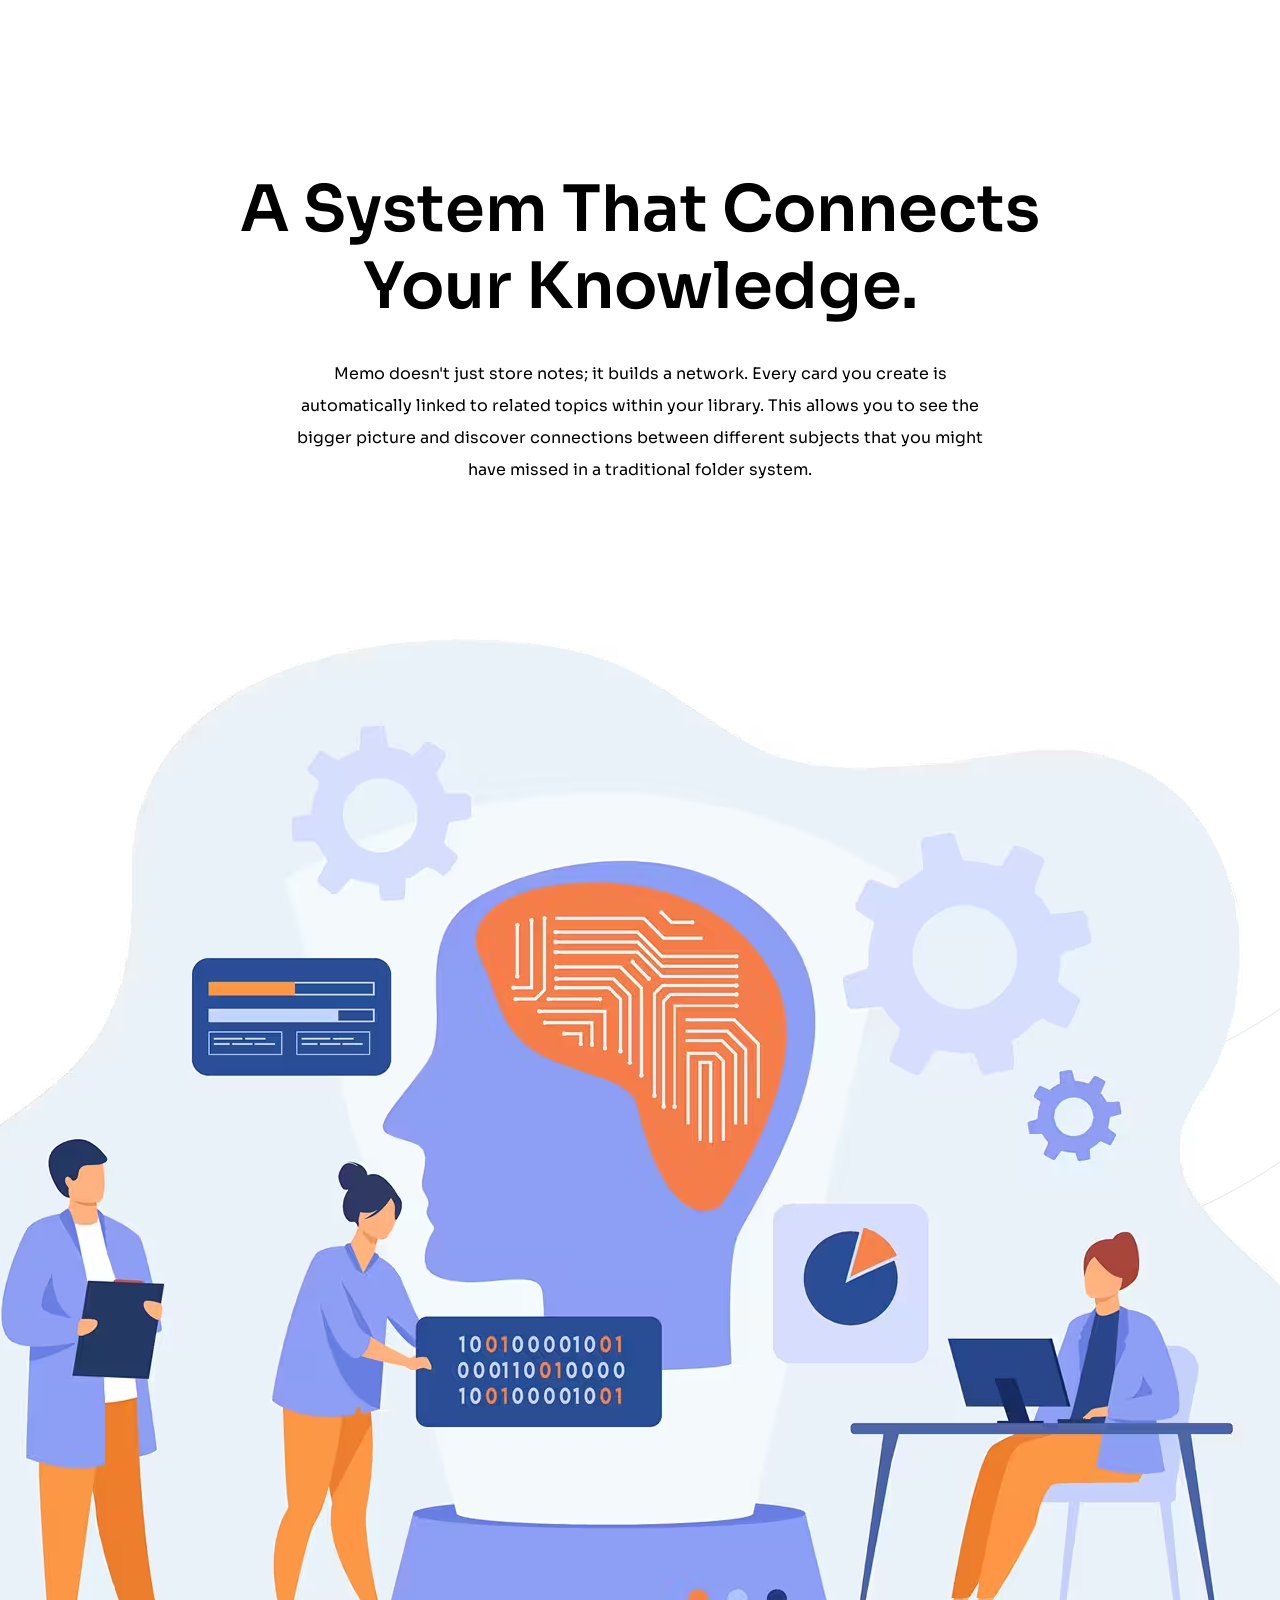
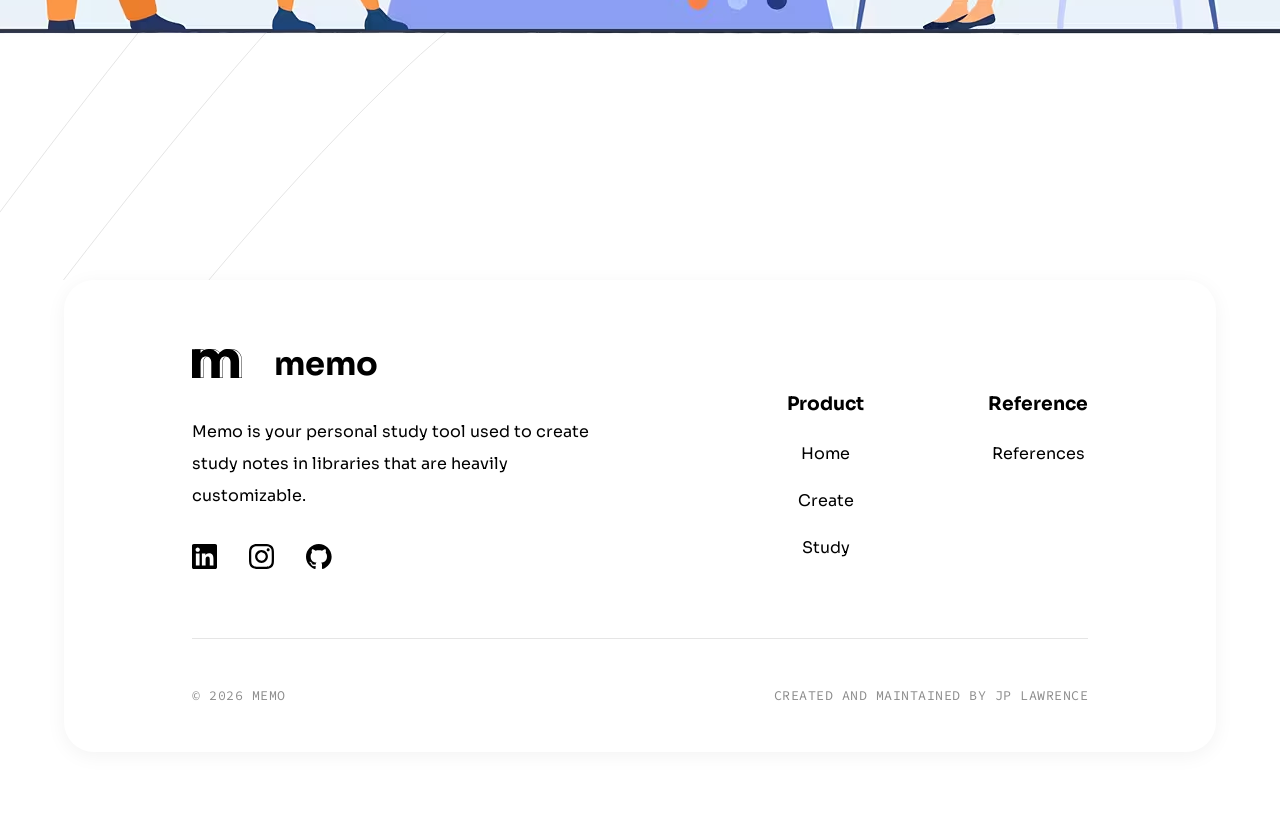
==== commit 2c379b54: "css changes" ====
--- a/project/index.html
+++ b/project/index.html
@@ -62,7 +62,7 @@
                 <h2>A System That Connects Your Knowledge.</h2>
                 <p>Memo doesn't just store notes; it builds a network. Every card you create is automatically linked to related topics within your library. This allows you to see the bigger picture and discover connections between different subjects that you might have missed in a traditional folder system.</p>
             </div>
-            <div class="system-visual">
+            <div class="system-visual flex-center">
                 <picture>
                     <source srcset="images/systems-desktop.avif" media="(min-width: 1000px)">
                     <img src="images/systems-mobile.avif" alt="Memo Concept Illustration" class="hero-img">
@@ -81,9 +81,9 @@
                 <p>Memo is your personal study tool used to create study notes in libraries that are heavily customizable.</p>
                 <nav id="socials">
                     <ul class="flex-center flex-gap">
-                        <li><a href="#"><img src="images/linkedin.svg" alt="LinkedIn"></a></li>
-                        <li><a href="#"><img src="images/instagram.svg" alt="Instagram"></a></li>
-                        <li><a href="#"><img src="images/github.svg" alt="Github"></a></li>
+                        <li><a href="www.linkedin.com/in/jeanpierrelawrence"><img src="images/linkedin.svg" alt="LinkedIn"></a></li>
+                        <li><a href="https://www.instagram.com/jp.lwrxe/"><img src="images/instagram.svg" alt="Instagram"></a></li>
+                        <li><a href="https://github.com/jeanpierrelawrence"><img src="images/github.svg" alt="Github"></a></li>
                     </ul>
                 </nav>
             </div>
--- a/project/styles/bass.css
+++ b/project/styles/bass.css
@@ -98,6 +98,8 @@
     text-decoration: none;
     letter-spacing: var(--lsp);
     z-index: 10;
+    transition: var(--transition);
+    border: 2px solid var(--dark);
 }
 
 header nav {
@@ -173,6 +175,11 @@
 
 .hero-text a {
     margin-top: var(--space-md);
+}
+
+.hero-text a:hover {
+    background-color: var(--light);
+    color: var(--dark);
 }
 
 .hero-visual-anchor {
@@ -272,7 +279,14 @@
 }
 
 .system-visual {
+    width: 100%;
     padding-block: var(--space-lg);
+}
+
+.system-visual picture img {
+    width: 600px;
+    height: auto;
+    object-fit: cover;
 }
 
 /* FOOTER */
@@ -446,6 +460,19 @@
         top: 0;
     }
 
+    /* SYSTEM */
+
+    .system-visual {
+        width: 100%;
+        padding-block: var(--space-lg);
+    }
+
+    .system-visual picture img {
+        width: auto;
+        height: auto;
+        object-fit: cover;
+    }
+
     /* FOOTER */
 
     #footer-content {
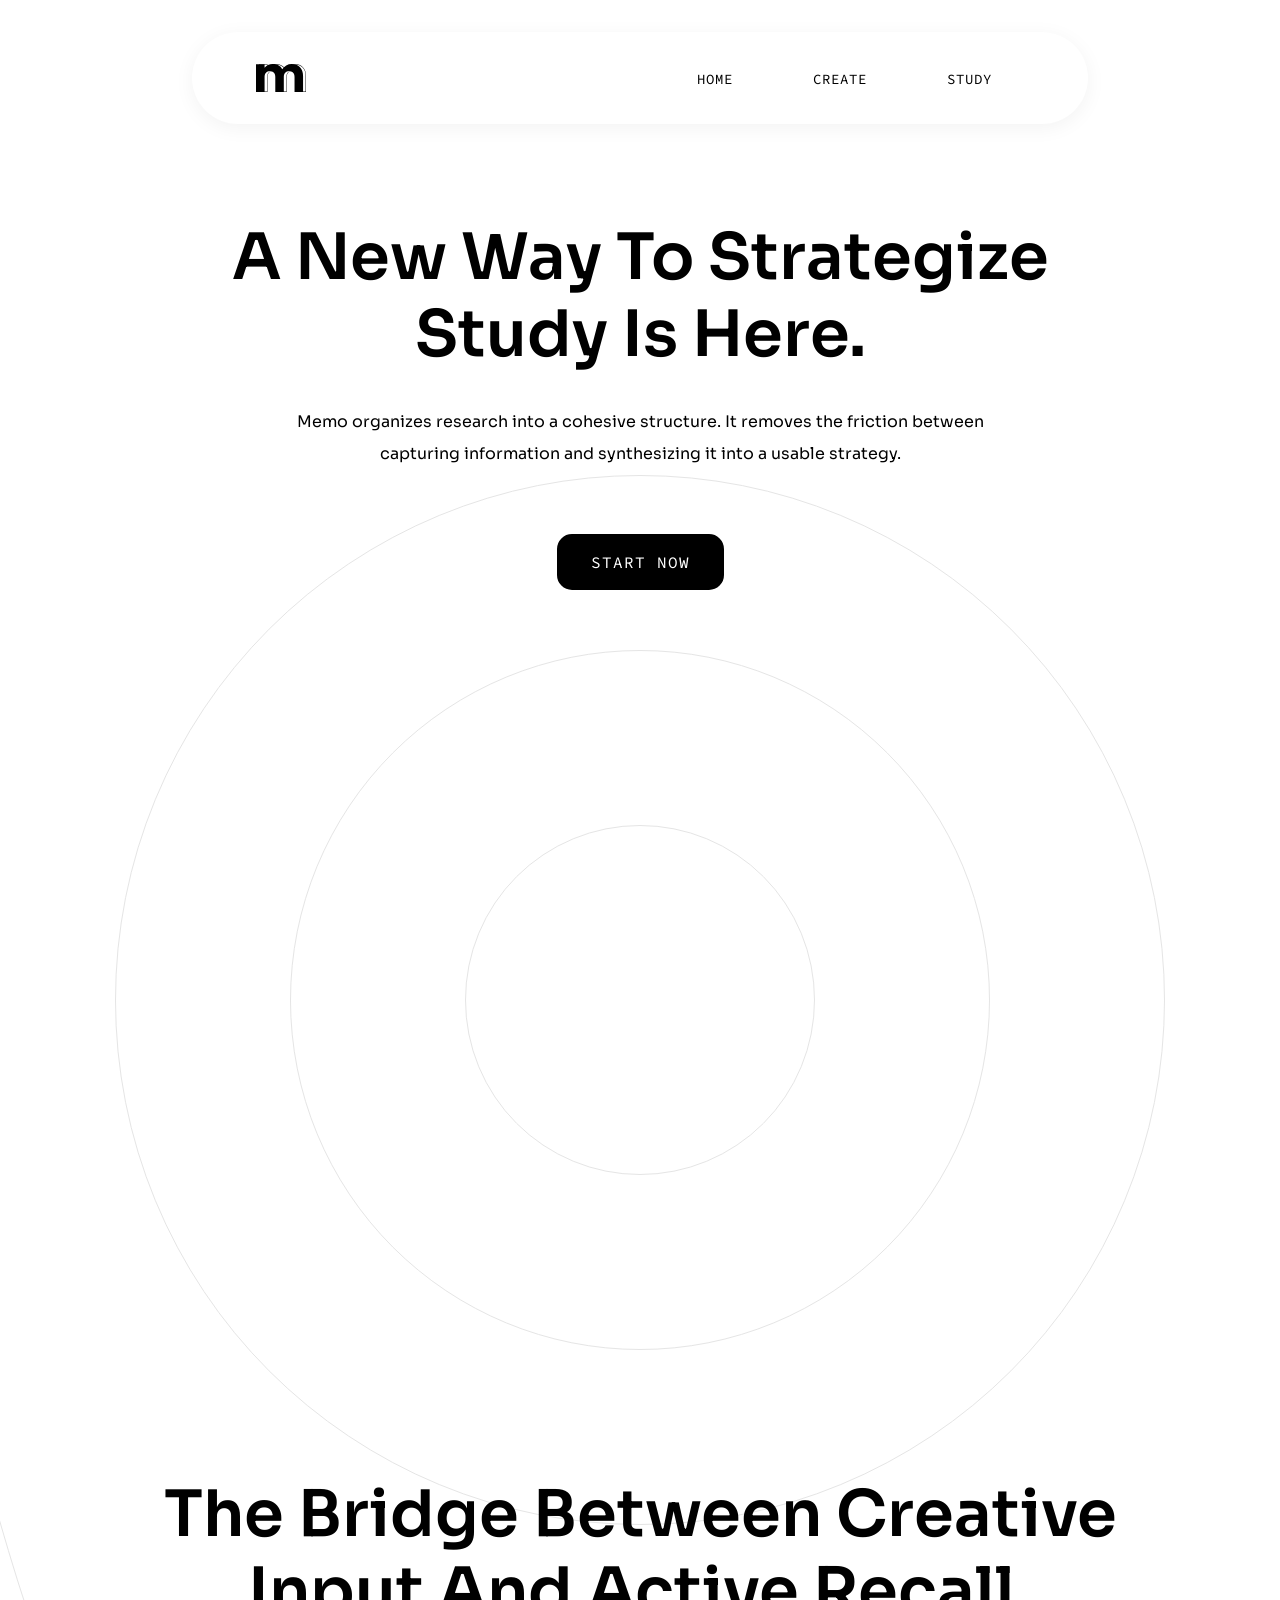
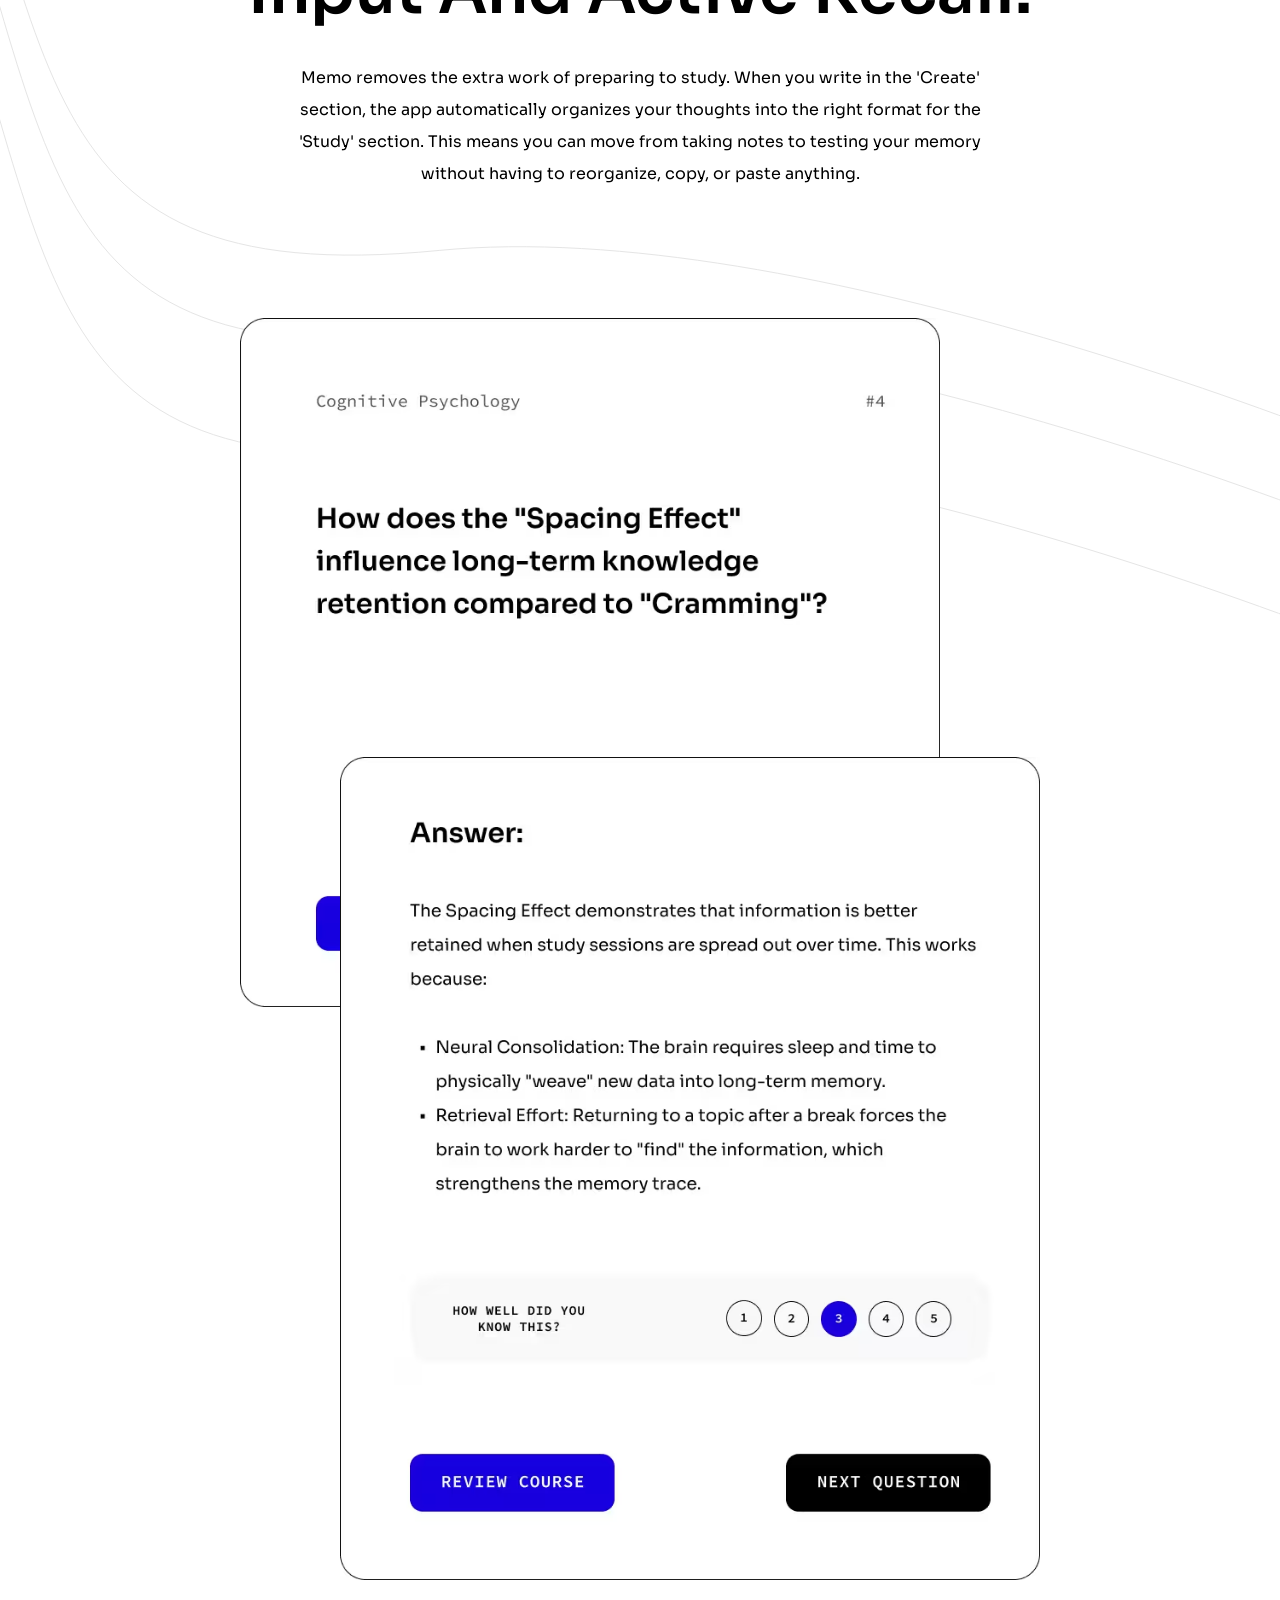
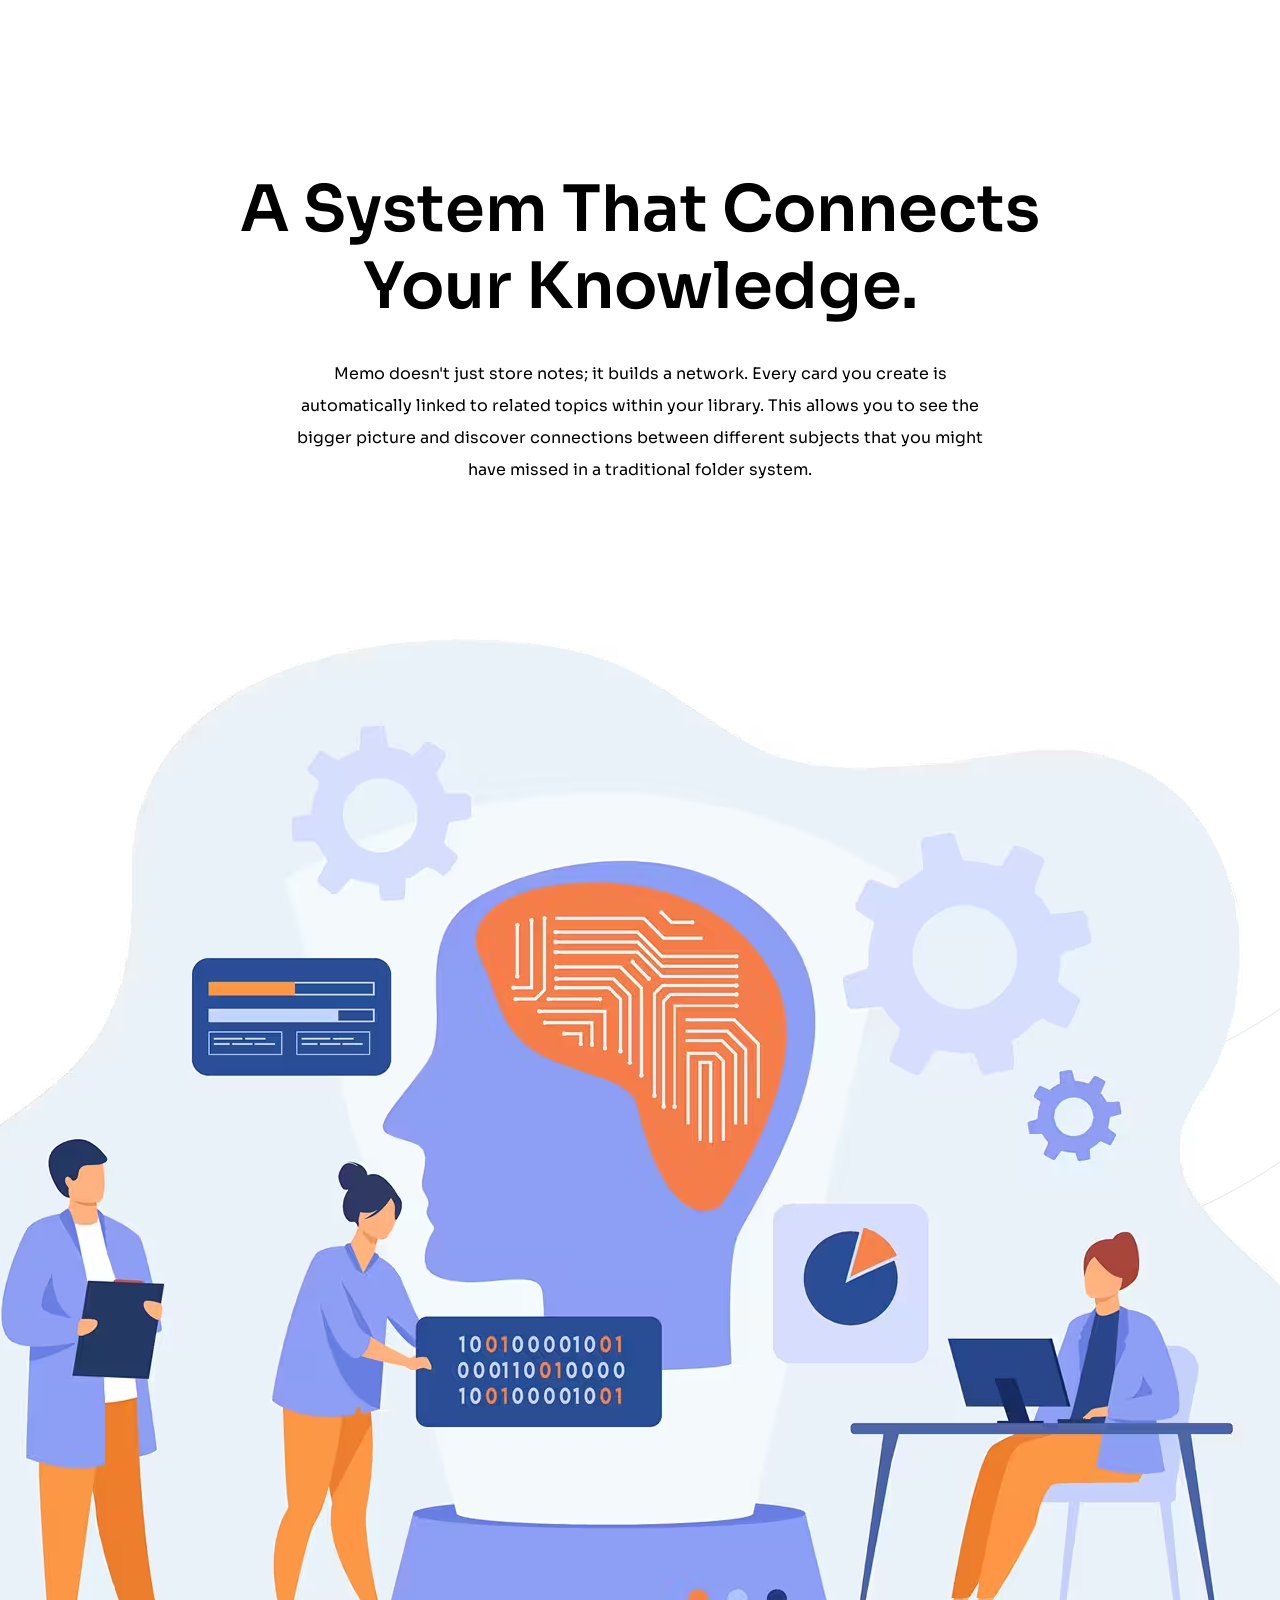
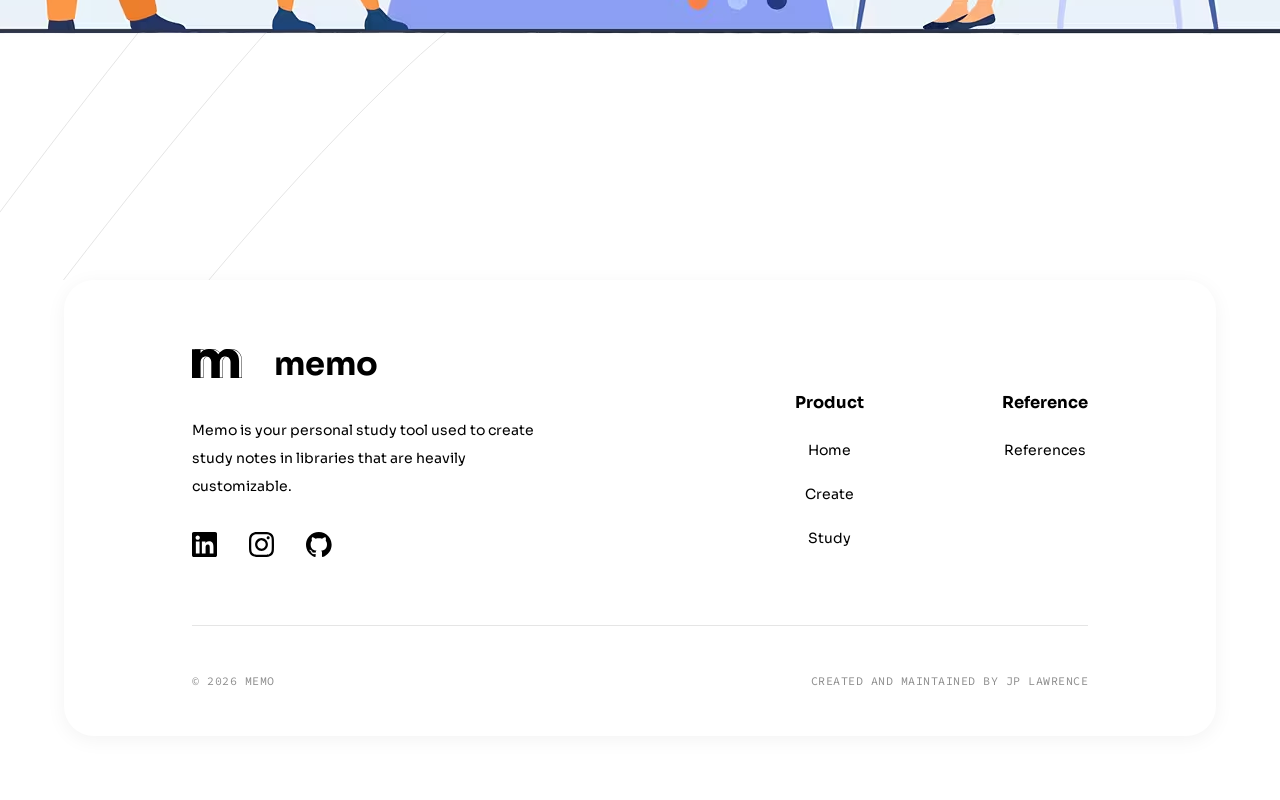
==== commit ab0a3022: "favicon + font-size changed for footer" ====
--- a/project/index.html
+++ b/project/index.html
@@ -3,6 +3,7 @@
 <head>
     <meta charset="UTF-8">
     <meta name="viewport" content="width=device-width, initial-scale=1.0">
+    <link rel="shortcut icon" href="images/favicon.png" type="image/x-icon">
 
     <link rel="stylesheet" href="styles/bass.css">
 
--- a/project/styles/bass.css
+++ b/project/styles/bass.css
@@ -284,7 +284,7 @@
 }
 
 .system-visual picture img {
-    width: 600px;
+    width: 500px;
     height: auto;
     object-fit: cover;
 }
@@ -292,7 +292,8 @@
 /* FOOTER */
 
 footer {
-    padding: 0 var(--space-lg) var(--space-lg);
+    padding: 0 var(--space-md) var(--space-lg);
+    font-size: var(--fs-small);
 }
 
 #footer-content {
@@ -400,8 +401,7 @@
         display: flex;
         align-items: center;
         justify-content: space-between;
-        
-        /* Move these here for the 'pill' effect */
+    
         background: var(--light);
         padding: var(--space-md) var(--space-lg);
         border-radius: 50em;
@@ -474,6 +474,10 @@
     }
 
     /* FOOTER */
+
+    footer {
+        padding: 0 var(--space-lg) var(--space-lg);
+    }
 
     #footer-content {
         display: grid;
